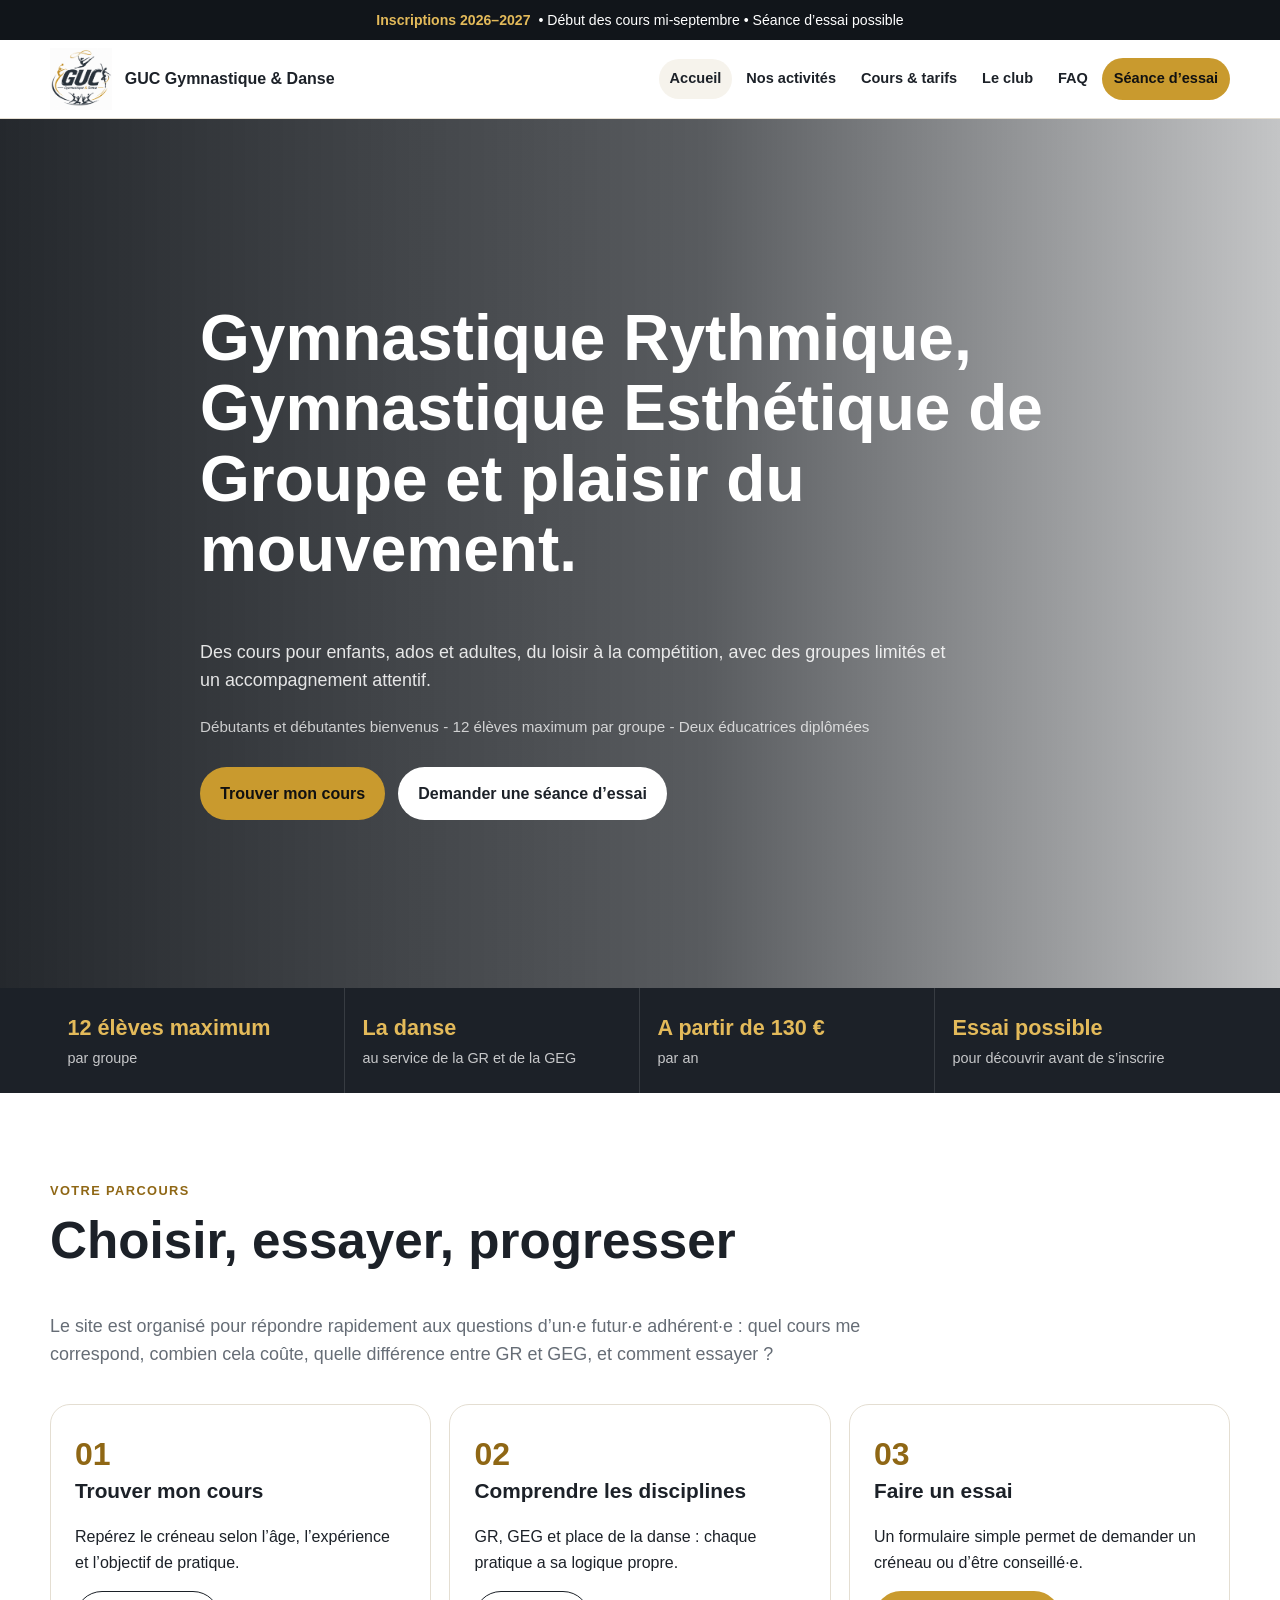
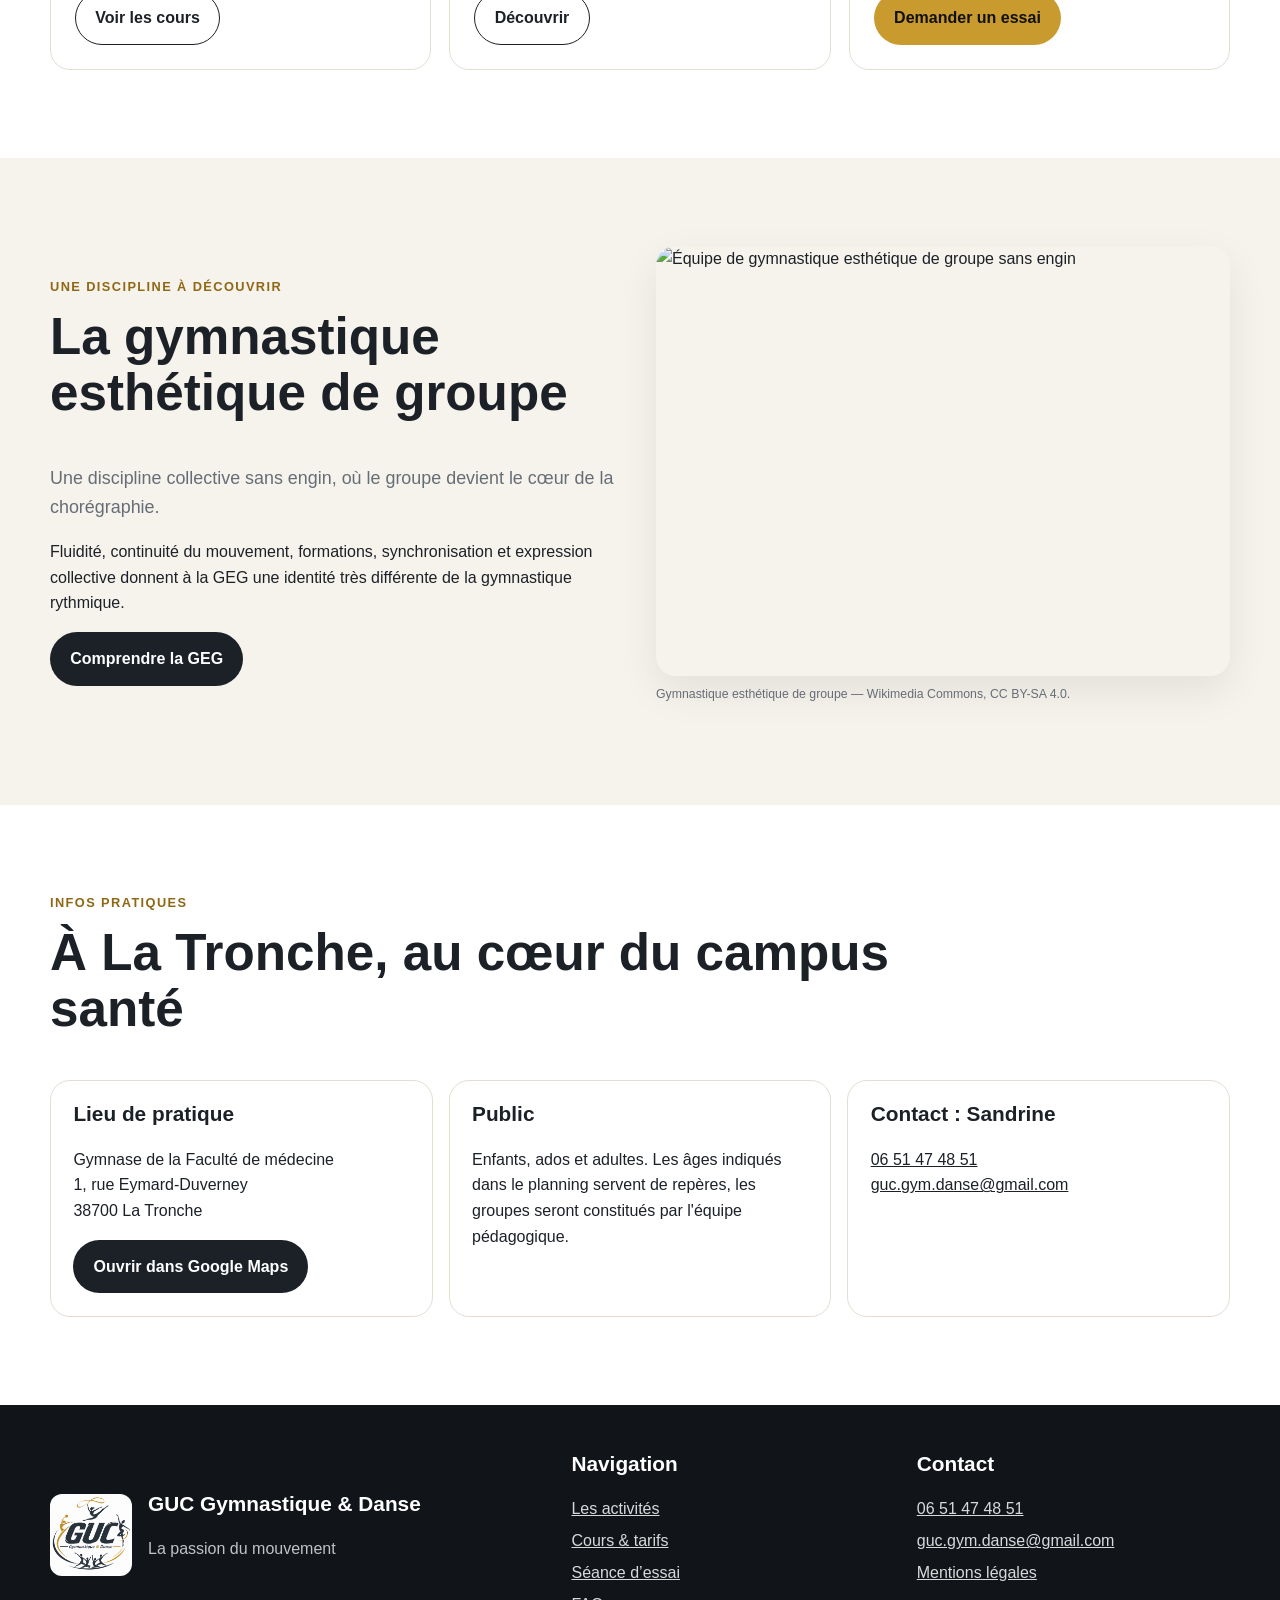
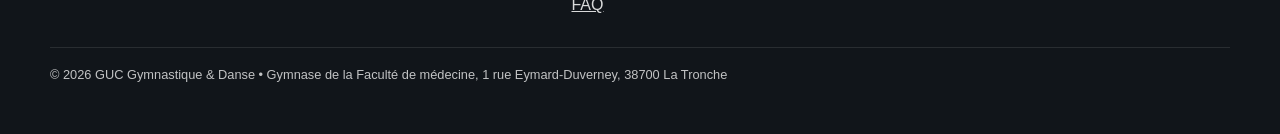
==== index.html @ d4540017 "Add files via upload" ====
<!doctype html>
<html lang="fr">
<head>
<meta charset="utf-8">
<meta name="viewport" content="width=device-width, initial-scale=1">
<meta name="description" content="Gymnastique rythmique, gymnastique esthétique de groupe et pratique loisir à Grenoble–La Tronche.">
<title>GUC Gymnastique & Danse | Grenoble – La Tronche</title>
<link rel="icon" type="image/png" href="assets/images/favicon.png">
<link rel="stylesheet" href="assets/css/style.css">
</head>
<body>

<a class="skip-link" href="#contenu">Aller au contenu</a>
<div class="noticebar"><div class="container"><strong>Inscriptions 2026–2027</strong> • Début des cours mi-septembre • Séance d’essai possible</div></div>
<header class="site-header">
  <div class="container header-inner">
    <a class="brand" href="index.html">
      <img src="assets/images/logo.png" alt="Logo GUC Gymnastique & Danse">
      <strong>GUC Gymnastique &amp; Danse</strong>
    </a>
    <button class="menu-toggle" type="button" aria-expanded="false" aria-label="Ouvrir le menu">Menu</button>
    <nav class="main-nav" aria-label="Navigation principale">
      <a href="index.html" aria-current="page">Accueil</a><a href="activites.html">Nos activités</a><a href="cours-tarifs.html">Cours & tarifs</a><a href="club.html">Le club</a><a href="faq.html">FAQ</a><a class="btn btn-primary" href="inscription.html">Séance d’essai</a>
    </nav>
  </div>
</header>

<main id="contenu">

<section class="hero">
  <div class="container hero-content">
    <h1>Gymnastique Rythmique, Gymnastique Esthétique de Groupe et plaisir du mouvement.</h1>
    <p class="lead">Des cours pour enfants, ados et adultes, du loisir à la compétition, avec des groupes limités et un accompagnement attentif.</p>
    <p class="hero-note">Débutants et débutantes bienvenus - 12 élèves maximum par groupe - Deux éducatrices diplômées</p> 
    <div class="hero-actions">
      <a class="btn btn-primary" href="cours-tarifs.html">Trouver mon cours</a>
      <a class="btn btn-light" href="inscription.html">Demander une séance d’essai</a>
    </div>

  </div>
</section>

<div class="stat-strip">
  <div class="container stat-grid">
    <div class="stat"><b>12 élèves maximum </b><span>par groupe</span></div>
    <div class="stat"><b>La danse</b><span>au service de la GR et de la GEG</span></div>
    <div class="stat"><b>A partir de 130 €</b><span>par an</span></div>
    <div class="stat"><b>Essai possible</b><span>pour découvrir avant de s’inscrire</span></div>
  </div>
</div>

<section>
  <div class="container">
    <div class="section-head">
      <p class="kicker">Votre parcours</p>
      <h2>Choisir, essayer, progresser</h2>
      <p class="lead">Le site est organisé pour répondre rapidement aux questions d’un·e futur·e adhérent·e : quel cours me correspond, combien cela coûte, quelle différence entre GR et GEG, et comment essayer ?</p>
    </div>
    <div class="grid-3">
      <article class="feature"><div class="big">01</div><h3>Trouver mon cours</h3><p>Repérez le créneau selon l’âge, l’expérience et l’objectif de pratique.</p><a class="btn btn-outline" href="cours-tarifs.html">Voir les cours</a></article>
      <article class="feature"><div class="big">02</div><h3>Comprendre les disciplines</h3><p>GR, GEG et place de la danse : chaque pratique a sa logique propre.</p><a class="btn btn-outline" href="activites.html">Découvrir</a></article>
      <article class="feature"><div class="big">03</div><h3>Faire un essai</h3><p>Un formulaire simple permet de demander un créneau ou d’être conseillé·e.</p><a class="btn btn-primary" href="inscription.html">Demander un essai</a></article>
    </div>
  </div>
</section>

<section class="soft">
  <div class="container split">
    <div>
      <p class="kicker">Une discipline à découvrir</p>
      <h2>La gymnastique esthétique de groupe</h2>
      <p class="lead">Une discipline collective sans engin, où le groupe devient le cœur de la chorégraphie.</p>
      <p>Fluidité, continuité du mouvement, formations, synchronisation et expression collective donnent à la GEG une identité très différente de la gymnastique rythmique.</p>
      <a class="btn btn-dark" href="activites.html#geg">Comprendre la GEG</a>
    </div>
    <div>
      <img src="https://drive.google.com/file/d/1qnUtngm2KhjOFo_KGtB46q-mISUYK3yZ/view?usp=drive_link" alt="Équipe de gymnastique esthétique de groupe sans engin">
      <p class="caption">Gymnastique esthétique de groupe — Wikimedia Commons, CC BY-SA 4.0.</p>
    </div>
  </div>
</section>

<section>
  <div class="container">
    <div class="section-head">
      <p class="kicker">Infos pratiques</p>
      <h2>À La Tronche, au cœur du campus santé</h2>
    </div>
    <div class="info-grid">
      <div class="info-card"><h3>Lieu de pratique</h3><p>Gymnase de la Faculté de médecine<br>1, rue Eymard-Duverney<br>38700 La Tronche</p><a class="btn btn-dark" href="https://www.google.com/maps/search/?api=1&query=1+rue+Eymard+Duverney+La+Tronche" target="_blank" rel="noopener">Ouvrir dans Google Maps</a></div>
      <div class="info-card"><h3>Public</h3><p>Enfants, ados et adultes. Les âges indiqués dans le planning servent de repères, les groupes seront constitués par l'équipe pédagogique.</p></div>
      <div class="info-card"><h3>Contact : Sandrine </h3><p><a href="tel:+33651474851">06 51 47 48 51</a><br><a href="mailto:guc.gym.danse@gmail.com">guc.gym.danse@gmail.com</a></p></div>
    </div>
  </div>
</section>

</main>

<footer class="site-footer">
  <div class="container">
    <div class="footer-grid">
      <div class="footer-brand">
        <img src="assets/images/logo.png" alt="Logo GUC Gymnastique & Danse">
        <div><h3>GUC Gymnastique &amp; Danse</h3><p>La passion du mouvement</p></div>
      </div>
      <div>
        <h3>Navigation</h3>
        <div class="footer-links">
          <a href="activites.html">Les activités</a>
          <a href="cours-tarifs.html">Cours & tarifs</a>
          <a href="inscription.html">Séance d’essai</a>
          <a href="faq.html">FAQ</a>
        </div>
      </div>
      <div>
        <h3>Contact</h3>
        <div class="footer-links">
          <a href="tel:+33651474851">06 51 47 48 51</a>
          <a href="mailto:guc.gym.danse@gmail.com">guc.gym.danse@gmail.com</a>
          <a href="mentions-legales.html">Mentions légales</a>
        </div>
      </div>
    </div>
    <div class="footer-bottom">
      © 2026 GUC Gymnastique &amp; Danse • Gymnase de la Faculté de médecine, 1 rue Eymard-Duverney, 38700 La Tronche
    </div>
  </div>
</footer>
<script src="assets/js/main.js"></script>

</body>
</html>
---- assets/css/style.css ----
:root{
  --gold:#c99a2e;
  --gold-light:#e3ba5a;
  --gold-dark:#8f6715;
  --ink:#1c2128;
  --ink-2:#2b3139;
  --muted:#666d76;
  --paper:#ffffff;
  --soft:#f6f3ec;
  --soft-2:#fbfaf7;
  --line:#e4ded2;
  --success:#2d6a4f;
  --max:1180px;
  --radius:20px;
  --shadow:0 15px 42px rgba(0,0,0,.08);
}
*{box-sizing:border-box}
html{scroll-behavior:smooth}
body{
  margin:0;
  font-family:Arial,Helvetica,sans-serif;
  color:var(--ink);
  background:var(--paper);
  line-height:1.6;
}
img{display:block;max-width:100%}
a{color:inherit}
button,input,select,textarea{font:inherit}
.container{width:min(calc(100% - 2rem),var(--max));margin-inline:auto}
.skip-link{position:absolute;left:-9999px;top:0;background:var(--ink);color:#fff;padding:.75rem 1rem;z-index:9999}
.skip-link:focus{left:1rem;top:1rem}
h1,h2,h3{margin-top:0;line-height:1.1;color:var(--ink)}
h1{font-size:clamp(2.1rem,5vw,4rem);max-width:900px}
h2{font-size:clamp(2rem,4vw,3.2rem)}
h3{font-size:1.3rem}
p{margin-top:0}
.lead{font-size:1.12rem;color:var(--muted);max-width:820px}
.kicker{
  color:var(--gold-dark);
  font-size:.8rem;
  font-weight:800;
  letter-spacing:.11em;
  text-transform:uppercase;
  margin-bottom:.7rem;
}
.btn{
  display:inline-flex;align-items:center;justify-content:center;
  padding:.82rem 1.2rem;border-radius:999px;
  text-decoration:none;font-weight:800;border:1px solid transparent;
  transition:.18s ease;cursor:pointer
}
.btn:hover{transform:translateY(-1px)}
.btn-primary{background:var(--gold);color:#111}
.btn-dark{background:var(--ink);color:#fff}
.btn-outline{background:transparent;border-color:var(--ink);color:var(--ink)}
.btn-light{background:#fff;color:var(--ink)}
.noticebar{background:#11151a;color:#fff;font-size:.88rem}
.noticebar .container{min-height:40px;display:flex;align-items:center;justify-content:center;text-align:center;gap:.5rem}
.noticebar strong{color:var(--gold-light)}
.site-header{
  position:sticky;top:0;z-index:1000;background:rgba(255,255,255,.96);
  backdrop-filter:blur(10px);border-bottom:1px solid var(--line)
}
.header-inner{min-height:78px;display:flex;align-items:center;justify-content:space-between;gap:1rem}
.brand{display:flex;align-items:center;gap:.8rem;text-decoration:none}
.brand img{width:62px;height:62px;object-fit:contain}
.brand strong{font-size:1rem}
.main-nav{display:flex;align-items:center;gap:.2rem}
.main-nav a{padding:.55rem .68rem;border-radius:999px;text-decoration:none;font-size:.91rem;font-weight:700}
.main-nav a:hover,.main-nav a[aria-current="page"]{background:var(--soft)}
.menu-toggle{display:none;border:1px solid var(--line);background:var(--soft);border-radius:999px;padding:.6rem .85rem;font-weight:800}
.page-hero{
  padding:6rem 0 4rem;
  background:linear-gradient(180deg,var(--soft),#fff);
}
.page-hero.compact{padding:4.4rem 0 3.2rem}

.hero{
  min-height:660px;display:flex;align-items:center;color:#fff;
  background:
    linear-gradient(90deg,rgba(18,22,27,.92),rgba(18,22,27,.70) 55%,rgba(18,22,27,.25)),
    url("https://www.pexels.com/fr-fr/photo/detail-architectural-de-l-universite-du-parana-36166312/") center 28%/cover no-repeat;
}
.hero-content{padding:6rem 0 5rem;max-width:880px}
.hero h1{color:#fff}
.hero .lead{color:rgba(255,255,255,.87);max-width:760px}
.hero .kicker{color:var(--gold-light)}
.hero-actions{display:flex;flex-wrap:wrap;gap:.8rem;margin-top:1.7rem}
.hero-note{margin-top:1.25rem;color:rgba(255,255,255,.75);font-size:.95rem}
.stat-strip{background:var(--ink);color:#fff}
.stat-grid{display:grid;grid-template-columns:repeat(4,1fr)}
.stat{padding:1.4rem 1.1rem;border-right:1px solid rgba(255,255,255,.12)}
.stat:last-child{border-right:0}
.stat b{display:block;color:var(--gold-light);font-size:1.35rem}
.stat span{color:rgba(255,255,255,.75);font-size:.9rem}
section{padding:5.5rem 0}
.soft{background:var(--soft)}
.section-head{max-width:850px;margin-bottom:2.2rem}
.grid-3{display:grid;grid-template-columns:repeat(3,1fr);gap:1.15rem}
.grid-2{display:grid;grid-template-columns:repeat(2,1fr);gap:1.2rem}
.card{
  background:#fff;border:1px solid var(--line);border-radius:var(--radius);
  overflow:hidden;box-shadow:var(--shadow)
}
.card img{width:100%;height:255px;object-fit:cover}
.card-body{padding:1.4rem}
.card p{color:var(--muted)}
.tag{
  display:inline-block;padding:.29rem .58rem;border-radius:999px;
  background:#f4ead2;color:#7d5c17;font-size:.76rem;font-weight:800;
  text-transform:uppercase;margin-bottom:.65rem
}
.feature{
  padding:1.5rem;border:1px solid var(--line);border-radius:var(--radius);background:#fff
}
.feature .big{font-size:2rem;font-weight:900;color:var(--gold-dark)}
.split{display:grid;grid-template-columns:1fr 1fr;gap:2rem;align-items:center}
.split img{width:100%;height:430px;object-fit:cover;border-radius:var(--radius);box-shadow:var(--shadow)}
.caption{margin-top:.55rem;color:var(--muted);font-size:.77rem}
.compare{display:grid;grid-template-columns:1fr 1fr;gap:1.2rem}
.compare-card{padding:1.55rem;border:1px solid var(--line);border-radius:var(--radius);background:#fff}
.compare-card.dark{background:var(--ink);color:#fff;border-color:var(--ink)}
.compare-card.dark h3{color:#fff}
.compare-card.dark p,.compare-card.dark li{color:rgba(255,255,255,.78)}
.compare-card ul{padding-left:1.15rem}
.compare-card li+li{margin-top:.45rem}
.course-list{display:grid;gap:1rem}
.course-card{
  display:grid;grid-template-columns:170px 1fr 250px;gap:1.2rem;align-items:center;
  padding:1.2rem;border:1px solid var(--line);border-radius:18px;background:#fff
}
.course-day{color:var(--gold-dark);font-weight:900}
.course-day strong{display:block;color:var(--ink);font-size:1.35rem}
.course-card p{margin:0;color:var(--muted)}
.chips{display:flex;flex-wrap:wrap;gap:.4rem;justify-content:flex-end}
.chip{padding:.32rem .58rem;border-radius:999px;background:#f3ead5;color:#7c5b17;font-size:.74rem;font-weight:800}
.callout{
  margin-top:1.15rem;padding:1rem 1.15rem;border-left:4px solid var(--gold);
  border-radius:10px;background:#fff8e7;color:#504736
}
.table-wrap{overflow-x:auto;border:1px solid var(--line);border-radius:18px;box-shadow:var(--shadow)}
table{width:100%;border-collapse:collapse;background:#fff}
th,td{padding:1rem 1.1rem;text-align:left;border-bottom:1px solid var(--line)}
th{background:var(--ink);color:#fff;font-size:.88rem}
tr:last-child td{border-bottom:0}
.price{font-weight:900;color:var(--gold-dark)}
.small{font-size:.82rem;color:var(--muted)}
.team-grid{display:grid;grid-template-columns:repeat(2,1fr);gap:1rem}
.team-card{padding:1.5rem;border:1px solid var(--line);border-radius:var(--radius);background:#fff}
.avatar{
  width:58px;height:58px;border-radius:50%;
  display:grid;place-items:center;background:var(--gold);color:#111;
  font-weight:900;margin-bottom:1rem
}
.draft-note{display:inline-block;margin-top:.6rem;padding:.3rem .55rem;border-radius:999px;background:#fff3cf;color:#72520f;font-size:.77rem;font-weight:800}
.faq{display:grid;grid-template-columns:1fr 1fr;gap:1rem}
details{padding:1rem 1.1rem;border:1px solid var(--line);border-radius:15px;background:#fff}
summary{cursor:pointer;font-weight:800}
details p{margin:.75rem 0 0;color:var(--muted)}
.form-layout{display:grid;grid-template-columns:.8fr 1.2fr;gap:1.3rem;align-items:start}
.contact-panel{padding:1.5rem;border-radius:var(--radius);background:var(--ink);color:#fff;position:sticky;top:100px}
.contact-panel h2,.contact-panel h3{color:#fff}
.contact-panel a{color:var(--gold-light)}
.form-shell{background:#fff;border:1px solid var(--line);border-radius:var(--radius);overflow:hidden;box-shadow:var(--shadow)}
.form-shell iframe{display:block;width:100%;height:1500px;border:0;background:#fff}
.form-fallback{padding:1rem;border-top:1px solid var(--line);background:var(--soft-2);font-size:.9rem}
.info-grid{display:grid;grid-template-columns:repeat(3,1fr);gap:1rem}
.info-card{padding:1.4rem;border:1px solid var(--line);border-radius:var(--radius);background:#fff}
.site-footer{padding:3rem 0;background:#11151a;color:rgba(255,255,255,.74)}
.footer-grid{display:grid;grid-template-columns:1.25fr .8fr .8fr;gap:2rem}
.footer-brand{display:flex;align-items:center;gap:1rem}
.footer-brand img{width:82px;background:#fff;border-radius:12px}
.site-footer h3{color:#fff}
.footer-links{display:grid;gap:.4rem}
.footer-links a{color:rgba(255,255,255,.84)}
.footer-bottom{margin-top:1.8rem;padding-top:1.1rem;border-top:1px solid rgba(255,255,255,.1);font-size:.8rem}
.error-page{min-height:70vh;display:grid;place-items:center;text-align:center}
@media(max-width:980px){
  .menu-toggle{display:block}
  .main-nav{
    position:absolute;top:78px;left:1rem;right:1rem;display:none;
    flex-direction:column;align-items:stretch;padding:.7rem;
    background:#fff;border:1px solid var(--line);border-radius:16px;box-shadow:var(--shadow)
  }
  .main-nav.open{display:flex}
  .stat-grid,.grid-3,.info-grid{grid-template-columns:repeat(2,1fr)}
  .split,.form-layout{grid-template-columns:1fr}
  .compare,.team-grid,.faq{grid-template-columns:1fr}
  .course-card{grid-template-columns:140px 1fr}
  .chips{grid-column:1/-1;justify-content:flex-start}
  .contact-panel{position:static}
  .footer-grid{grid-template-columns:1fr 1fr}
}
@media(max-width:640px){
  .brand strong{display:none}
  .hero{min-height:600px;background-position:58% 25%}
  .hero-actions{display:grid}
  .hero-actions .btn{width:100%}
  .stat-grid,.grid-3,.info-grid,.footer-grid{grid-template-columns:1fr}
  .stat{border-right:0;border-bottom:1px solid rgba(255,255,255,.12)}
  section{padding:4.2rem 0}
  .split img{height:300px}
  .course-card{grid-template-columns:1fr}
  .chips{grid-column:auto}
  .form-shell iframe{height:1700px}
}
@media(prefers-reduced-motion:reduce){
  html{scroll-behavior:auto}
  *{transition:none!important}
}
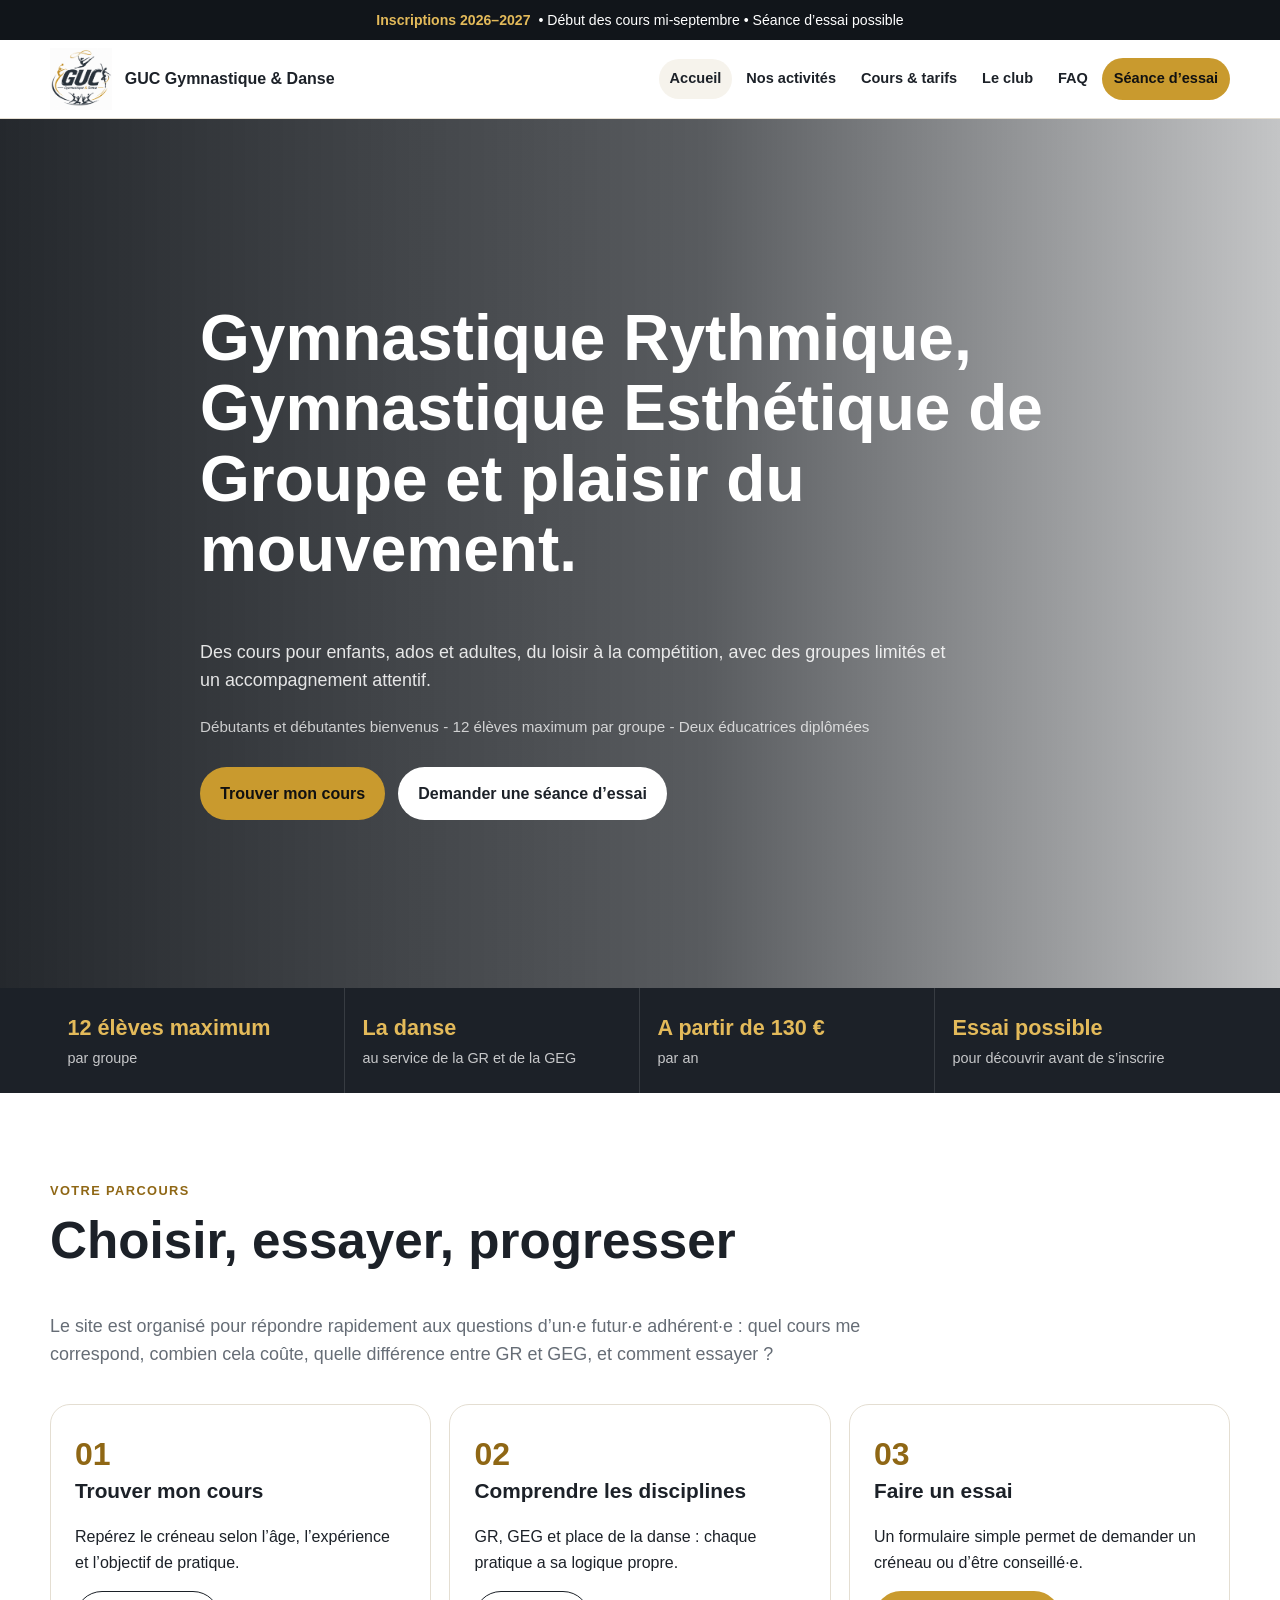
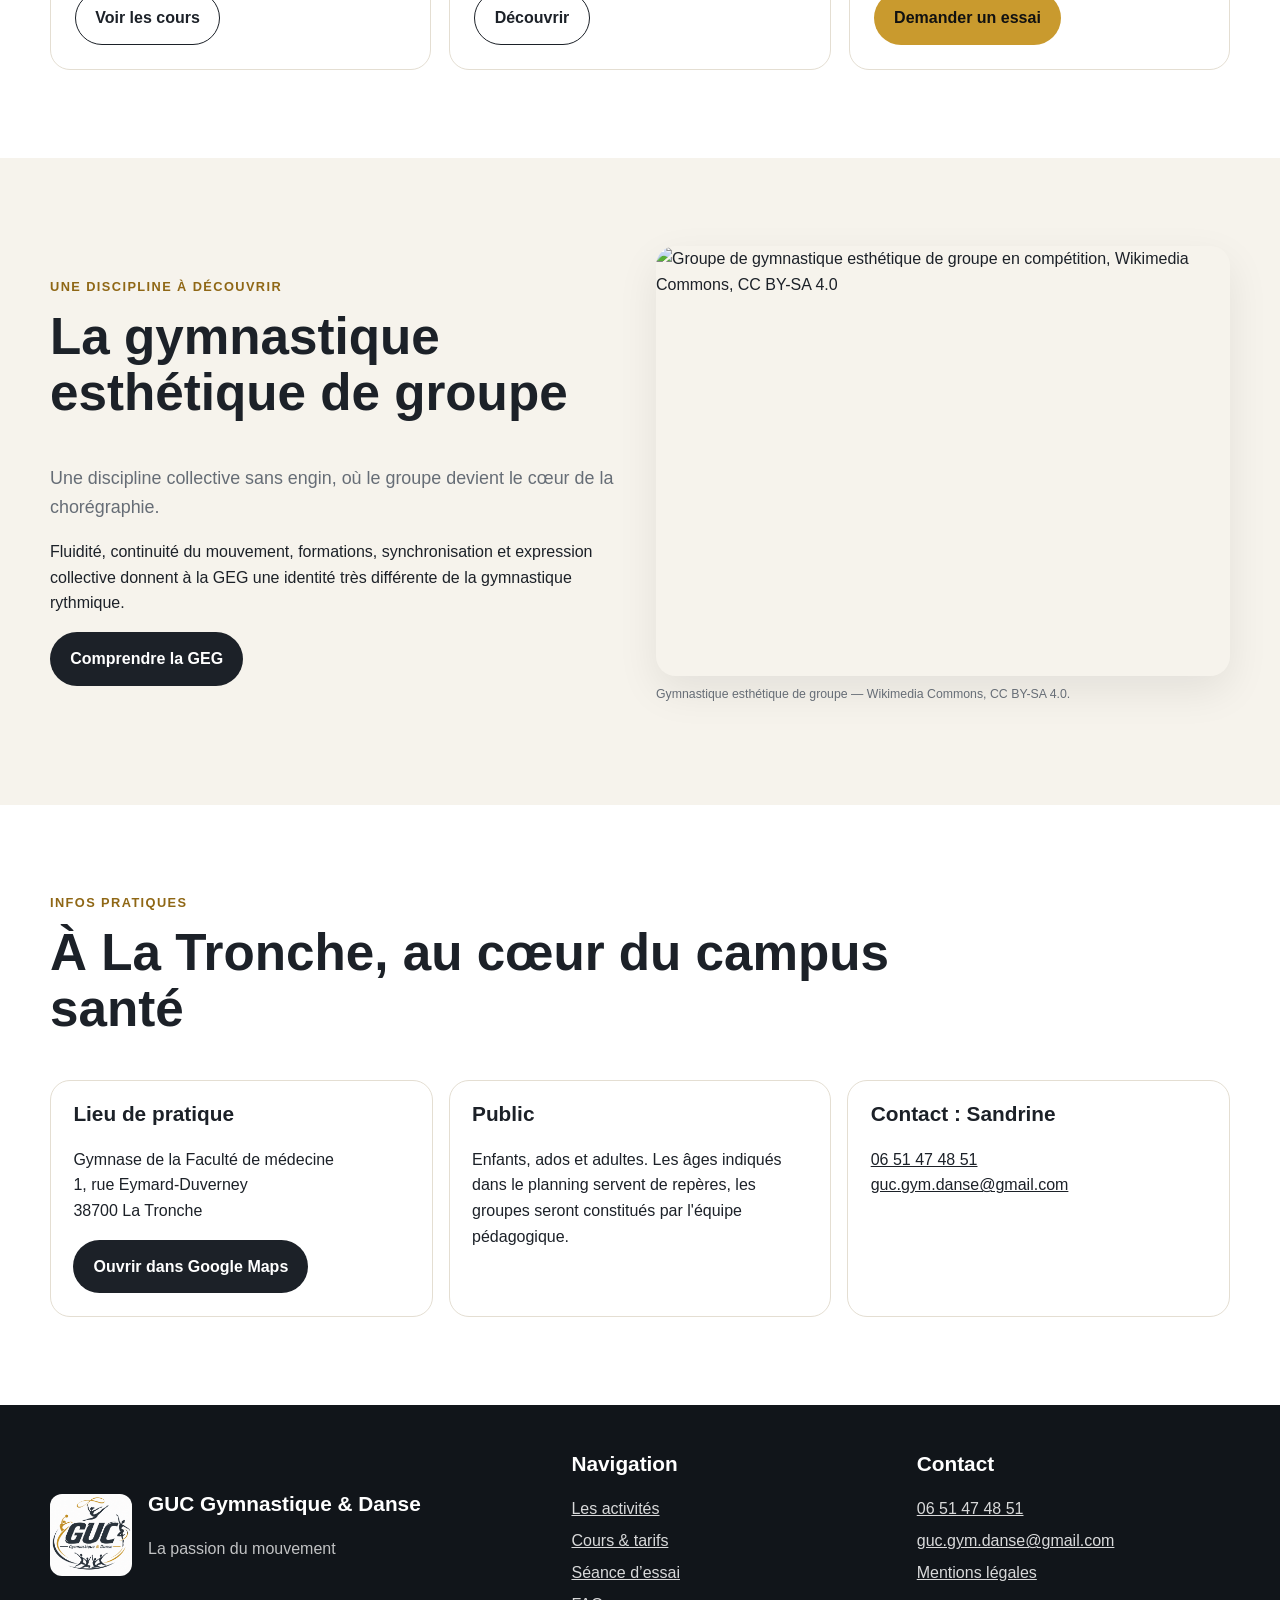
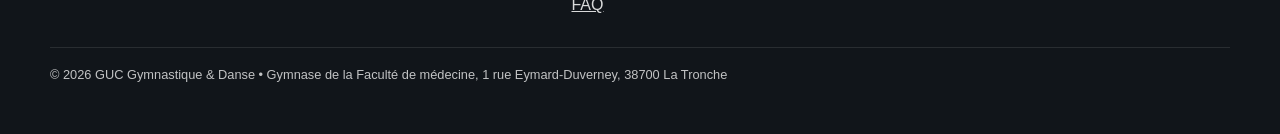
==== commit 219663ad: "Add files via upload" ====
--- a/index.html
+++ b/index.html
@@ -74,7 +74,7 @@
       <a class="btn btn-dark" href="activites.html#geg">Comprendre la GEG</a>
     </div>
     <div>
-      <img src="https://drive.google.com/file/d/1qnUtngm2KhjOFo_KGtB46q-mISUYK3yZ/view?usp=drive_link" alt="Équipe de gymnastique esthétique de groupe sans engin">
+      <img src="assets/images/geg.png" alt="Groupe de gymnastique esthétique de groupe en compétition, Wikimedia Commons, CC BY-SA 4.0">
       <p class="caption">Gymnastique esthétique de groupe — Wikimedia Commons, CC BY-SA 4.0.</p>
     </div>
   </div>
--- a/assets/css/style.css
+++ b/assets/css/style.css
@@ -80,7 +80,7 @@
   min-height:660px;display:flex;align-items:center;color:#fff;
   background:
     linear-gradient(90deg,rgba(18,22,27,.92),rgba(18,22,27,.70) 55%,rgba(18,22,27,.25)),
-    url("https://www.pexels.com/fr-fr/photo/detail-architectural-de-l-universite-du-parana-36166312/") center 28%/cover no-repeat;
+    url("https://github.com/gucgymdanse-dev/GUC-Gym-Danse/blob/main/assets/images/accueil.png?raw=true?auto=compress&cs=tinysrgb&w=1800") center 28%/cover no-repeat;
 }
 .hero-content{padding:6rem 0 5rem;max-width:880px}
 .hero h1{color:#fff}
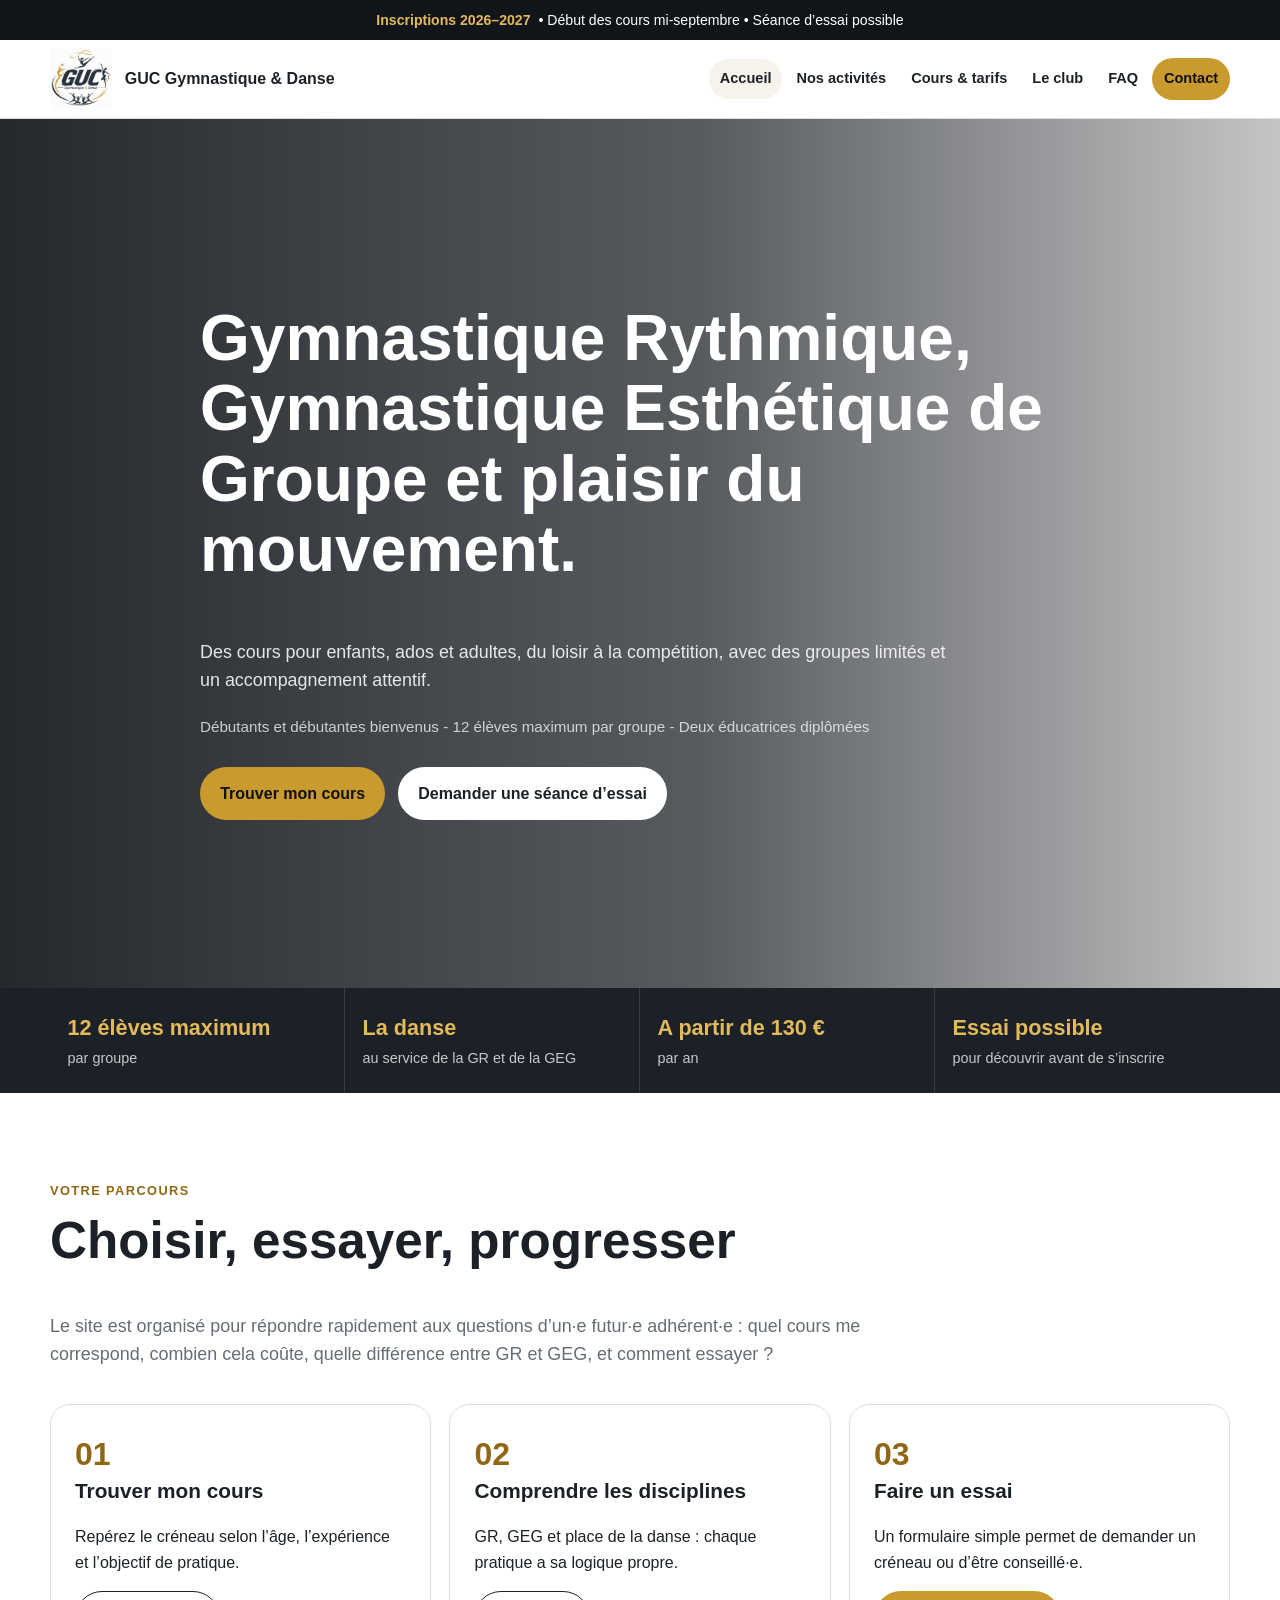
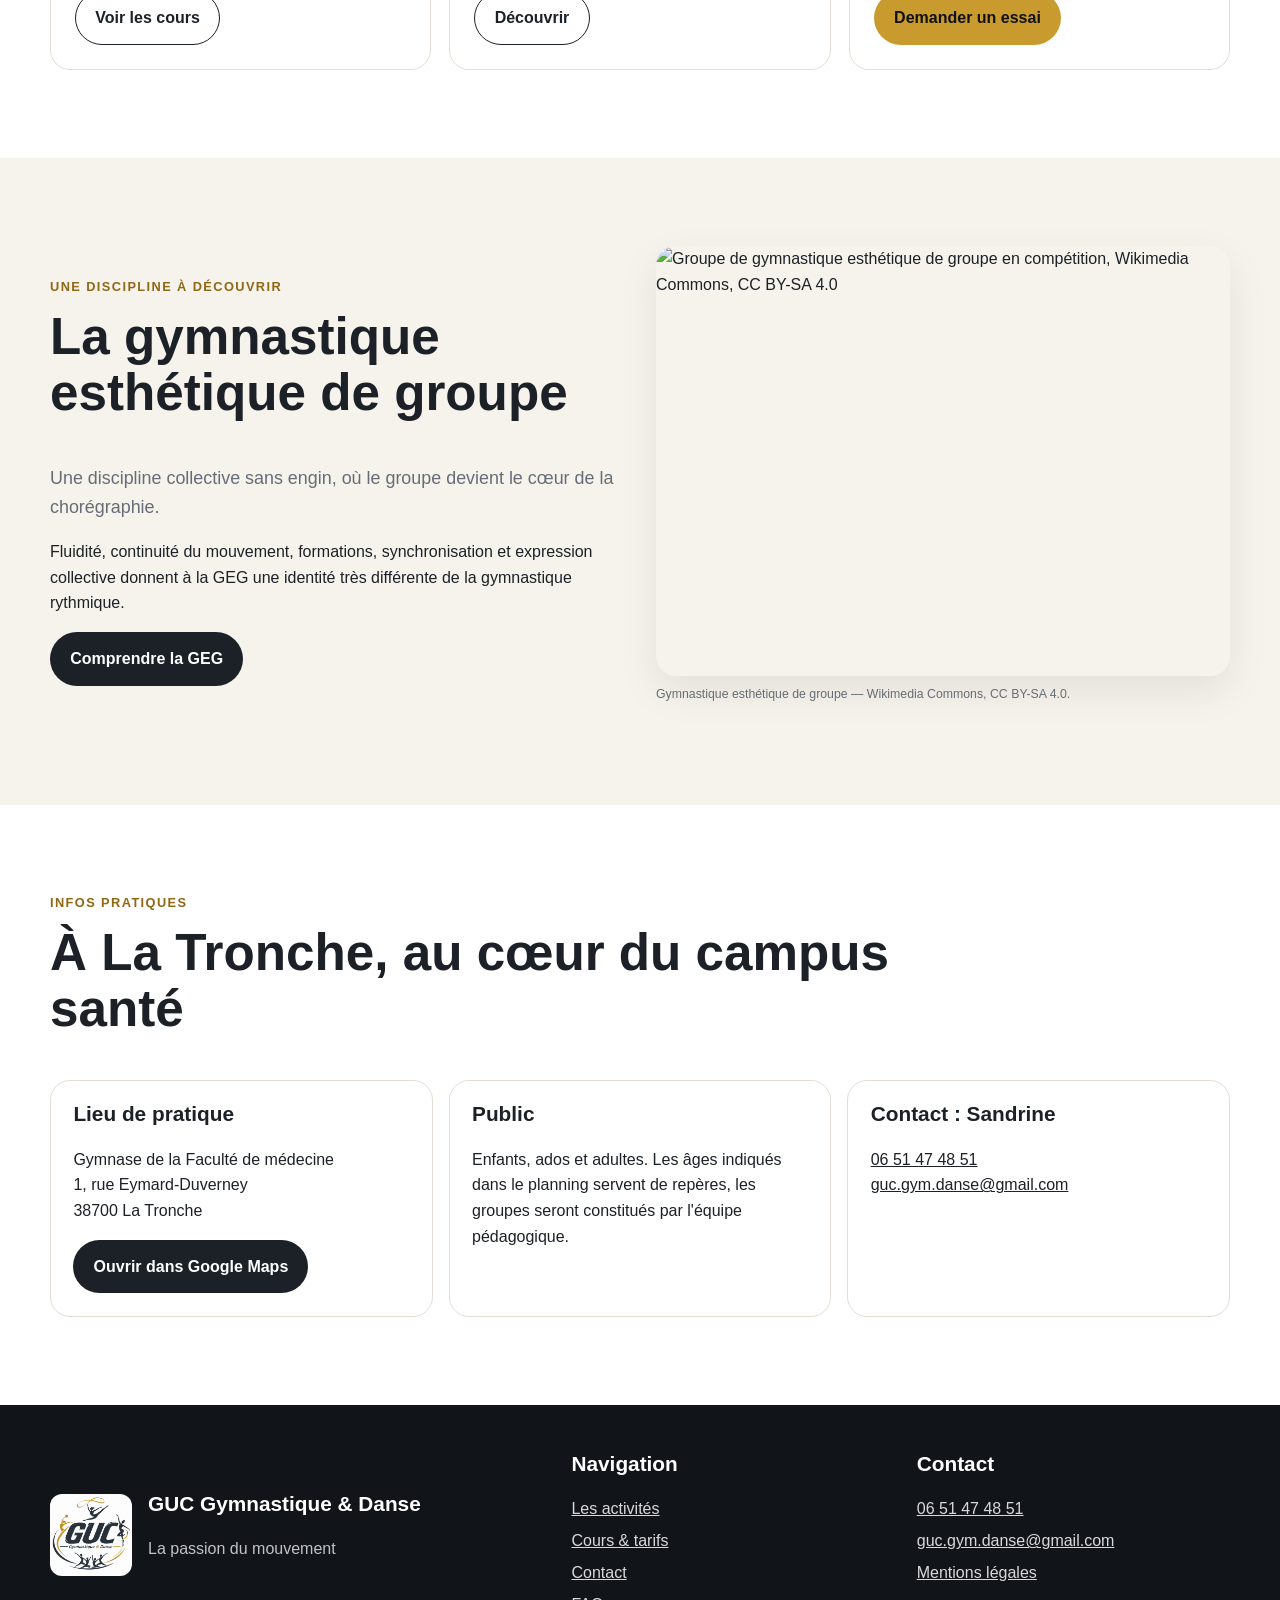
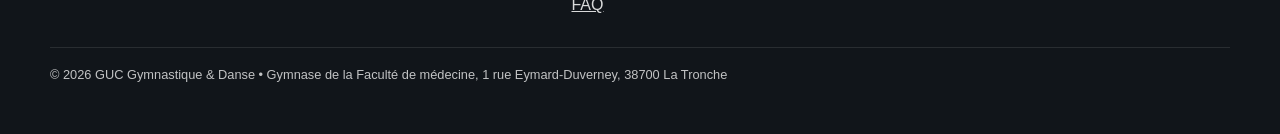
==== commit c0481cf7: "Add files via upload" ====
--- a/index.html
+++ b/index.html
@@ -20,7 +20,7 @@
     </a>
     <button class="menu-toggle" type="button" aria-expanded="false" aria-label="Ouvrir le menu">Menu</button>
     <nav class="main-nav" aria-label="Navigation principale">
-      <a href="index.html" aria-current="page">Accueil</a><a href="activites.html">Nos activités</a><a href="cours-tarifs.html">Cours & tarifs</a><a href="club.html">Le club</a><a href="faq.html">FAQ</a><a class="btn btn-primary" href="inscription.html">Séance d’essai</a>
+      <a href="index.html" aria-current="page">Accueil</a><a href="activites.html">Nos activités</a><a href="cours-tarifs.html">Cours & tarifs</a><a href="club.html">Le club</a><a href="faq.html">FAQ</a><a class="btn btn-primary" href="inscription.html">Contact</a>
     </nav>
   </div>
 </header>
@@ -108,7 +108,7 @@
         <div class="footer-links">
           <a href="activites.html">Les activités</a>
           <a href="cours-tarifs.html">Cours & tarifs</a>
-          <a href="inscription.html">Séance d’essai</a>
+          <a href="inscription.html">Contact</a>
           <a href="faq.html">FAQ</a>
         </div>
       </div>
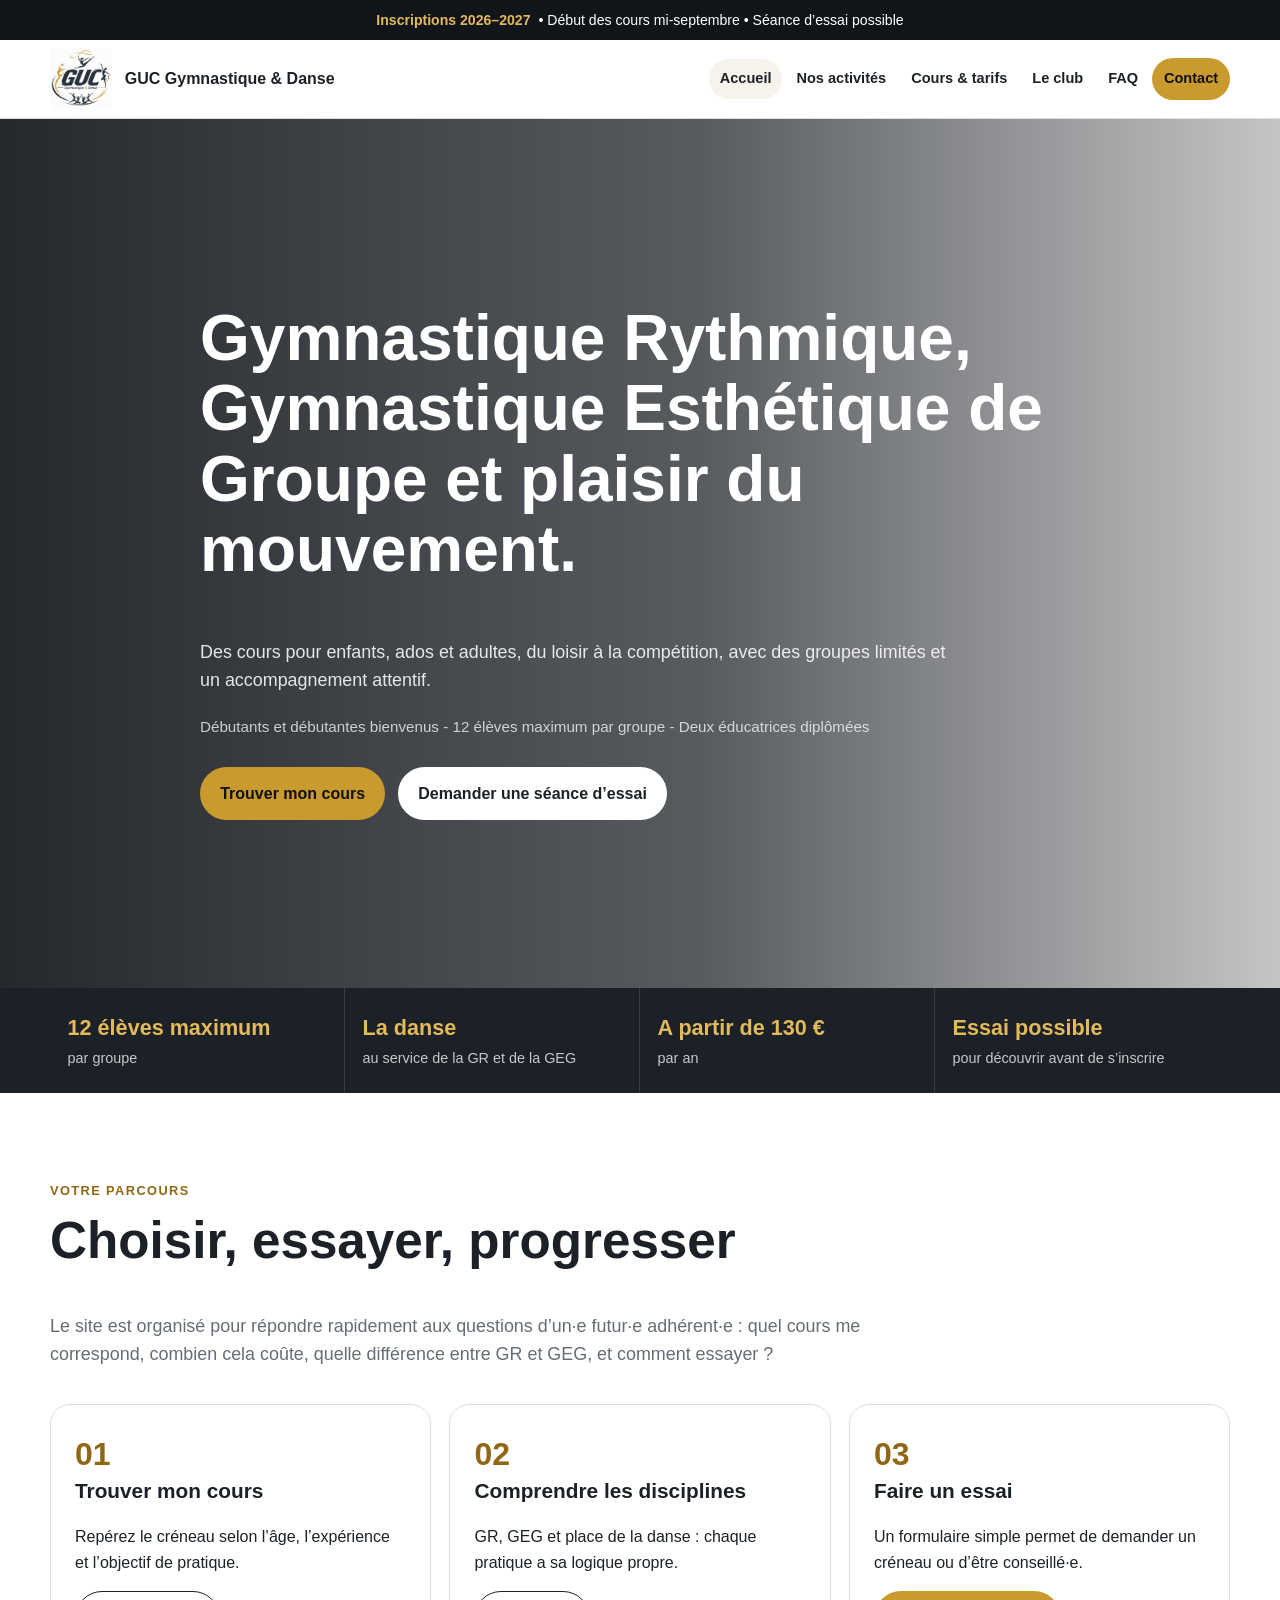
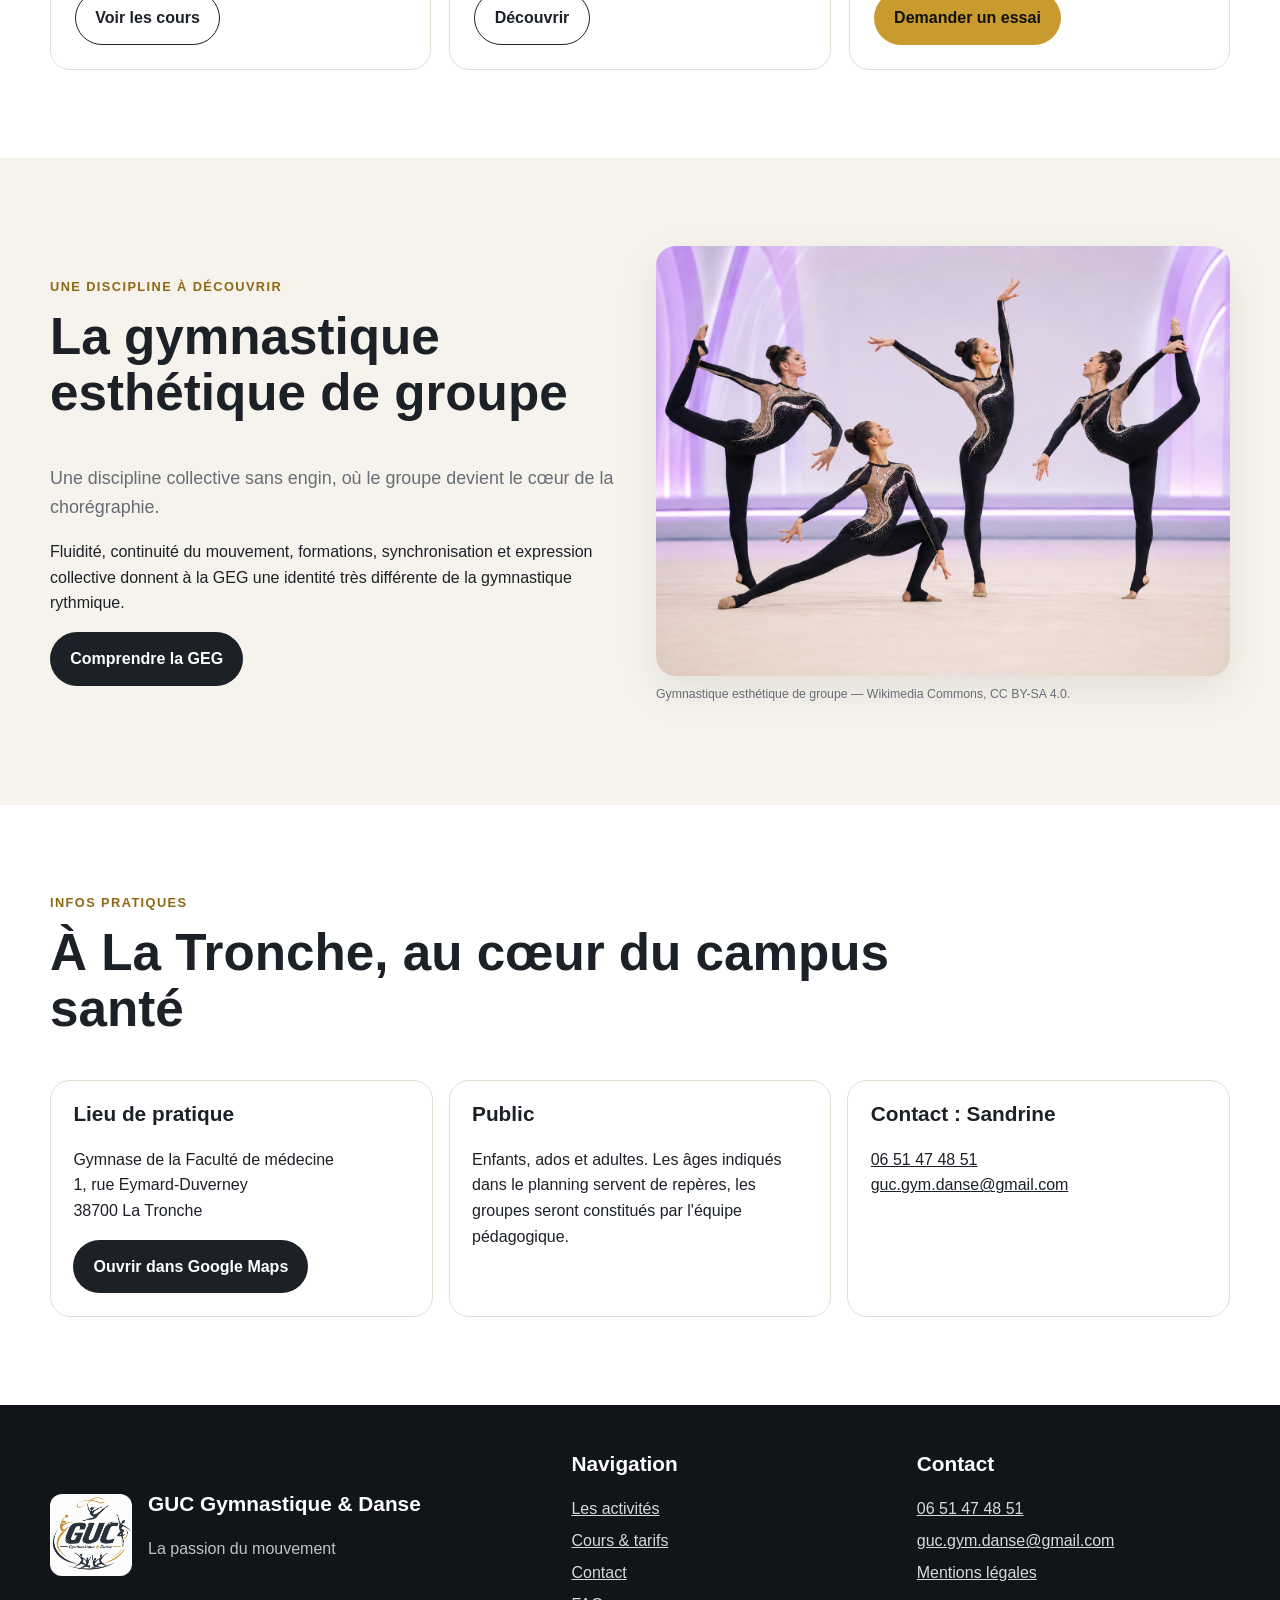
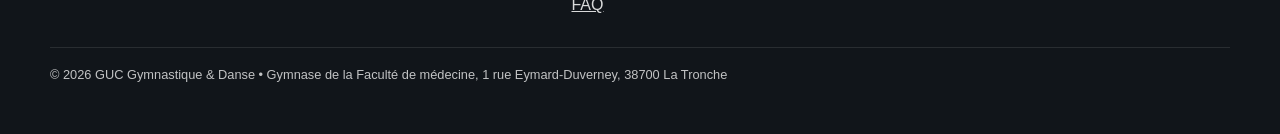
==== commit d4ec84b0: "Add files via upload" ====
--- a/index.html
+++ b/index.html
@@ -74,7 +74,7 @@
       <a class="btn btn-dark" href="activites.html#geg">Comprendre la GEG</a>
     </div>
     <div>
-      <img src="assets/images/geg.png" alt="Groupe de gymnastique esthétique de groupe en compétition, Wikimedia Commons, CC BY-SA 4.0">
+      <img src="assets/images/GEG.png" alt="Groupe de gymnastique esthétique de groupe en compétition, Wikimedia Commons, CC BY-SA 4.0">
       <p class="caption">Gymnastique esthétique de groupe — Wikimedia Commons, CC BY-SA 4.0.</p>
     </div>
   </div>
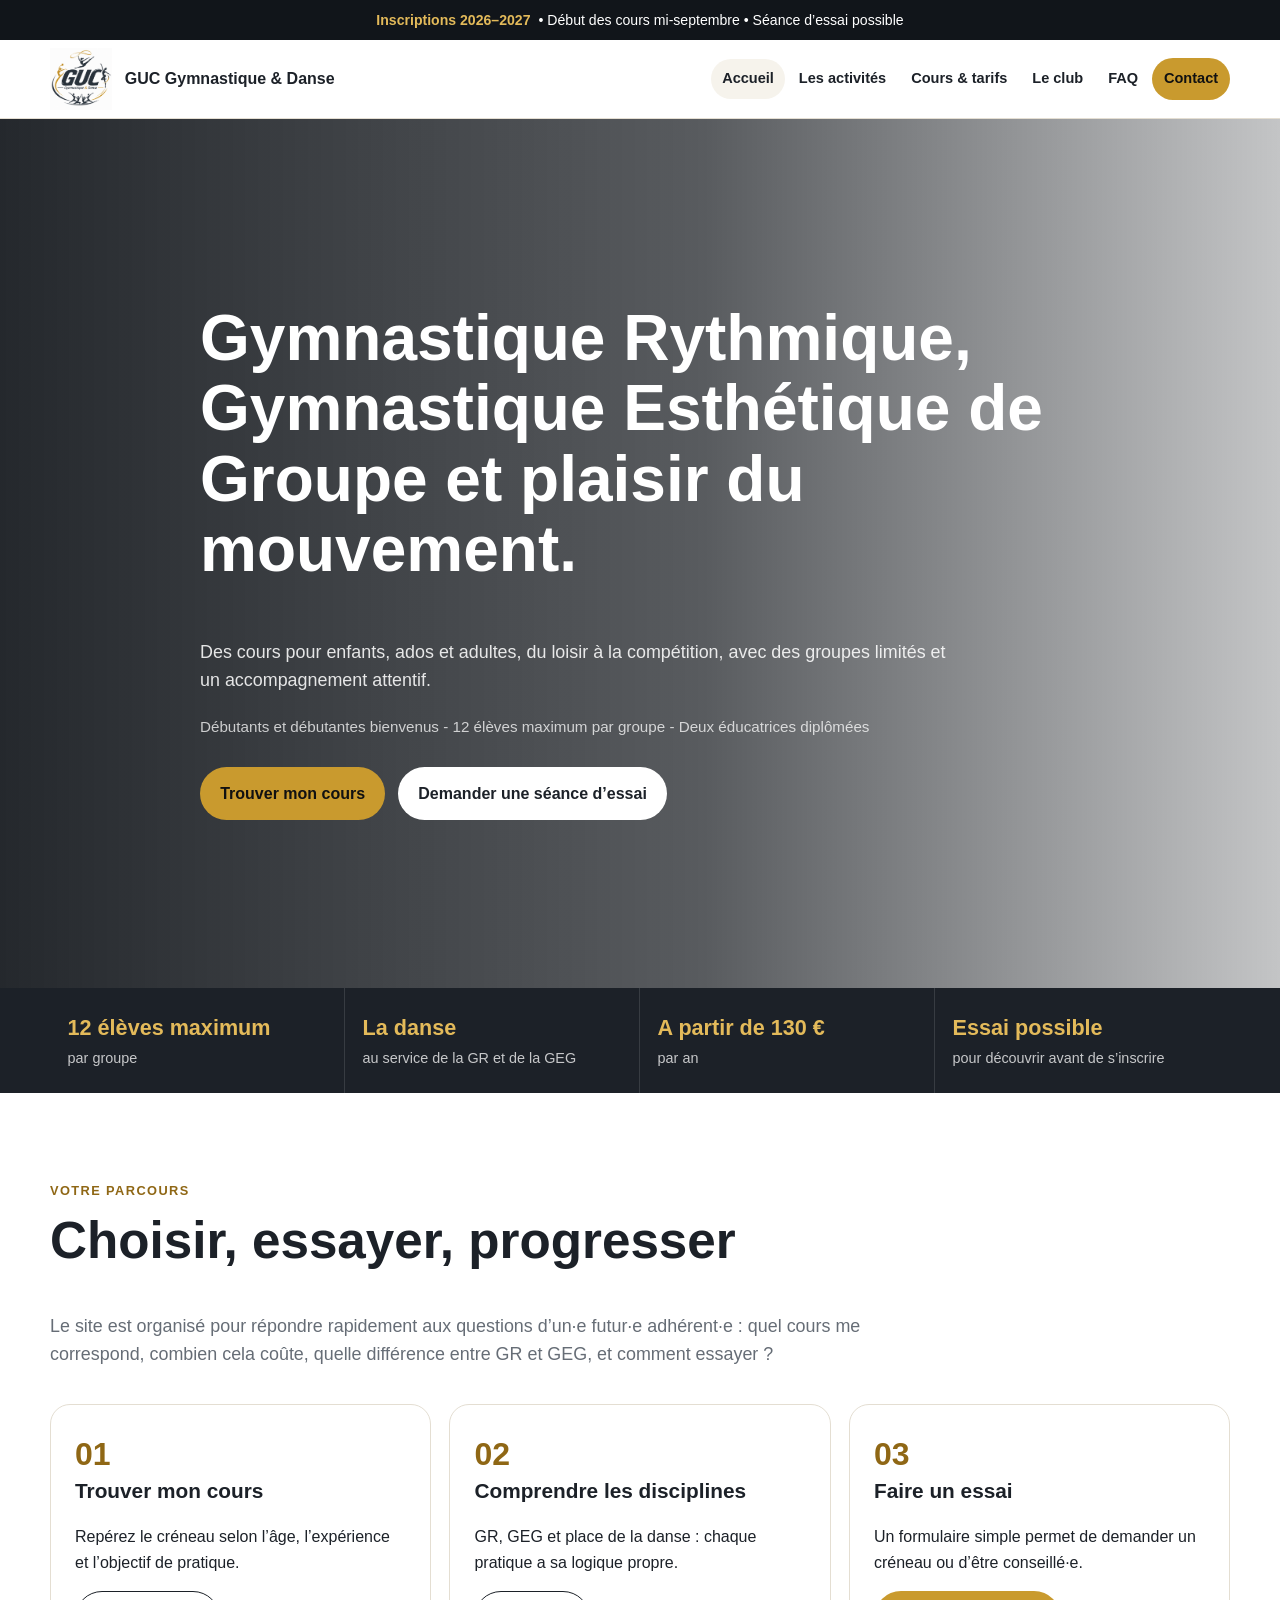
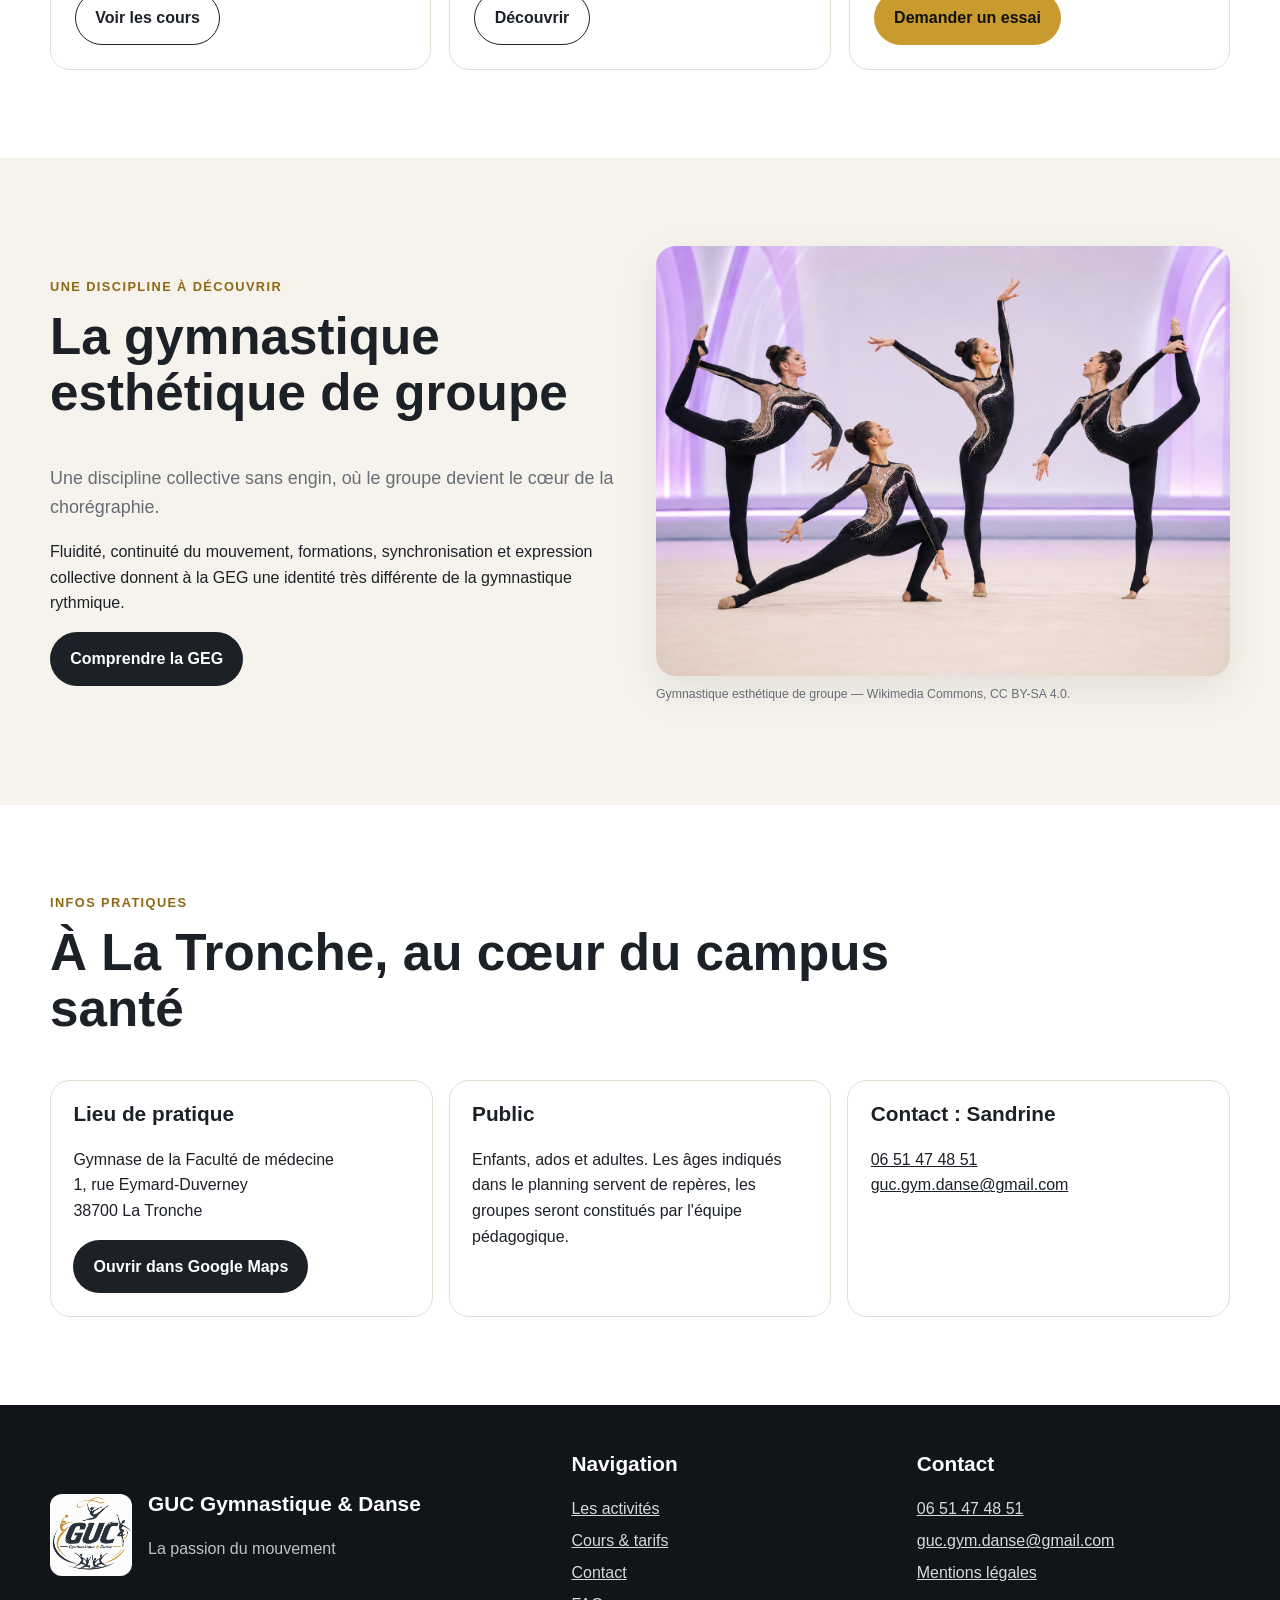
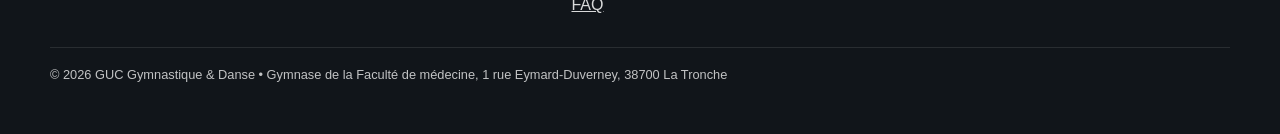
==== commit a2ad05cd: "Update index.html" ====
--- a/index.html
+++ b/index.html
@@ -20,7 +20,7 @@
     </a>
     <button class="menu-toggle" type="button" aria-expanded="false" aria-label="Ouvrir le menu">Menu</button>
     <nav class="main-nav" aria-label="Navigation principale">
-      <a href="index.html" aria-current="page">Accueil</a><a href="activites.html">Nos activités</a><a href="cours-tarifs.html">Cours & tarifs</a><a href="club.html">Le club</a><a href="faq.html">FAQ</a><a class="btn btn-primary" href="inscription.html">Contact</a>
+      <a href="index.html" aria-current="page">Accueil</a><a href="activites.html">Les activités</a><a href="cours-tarifs.html">Cours & tarifs</a><a href="club.html">Le club</a><a href="faq.html">FAQ</a><a class="btn btn-primary" href="inscription.html">Contact</a>
     </nav>
   </div>
 </header>
@@ -129,4 +129,4 @@
 <script src="assets/js/main.js"></script>
 
 </body>
-</html>+</html>
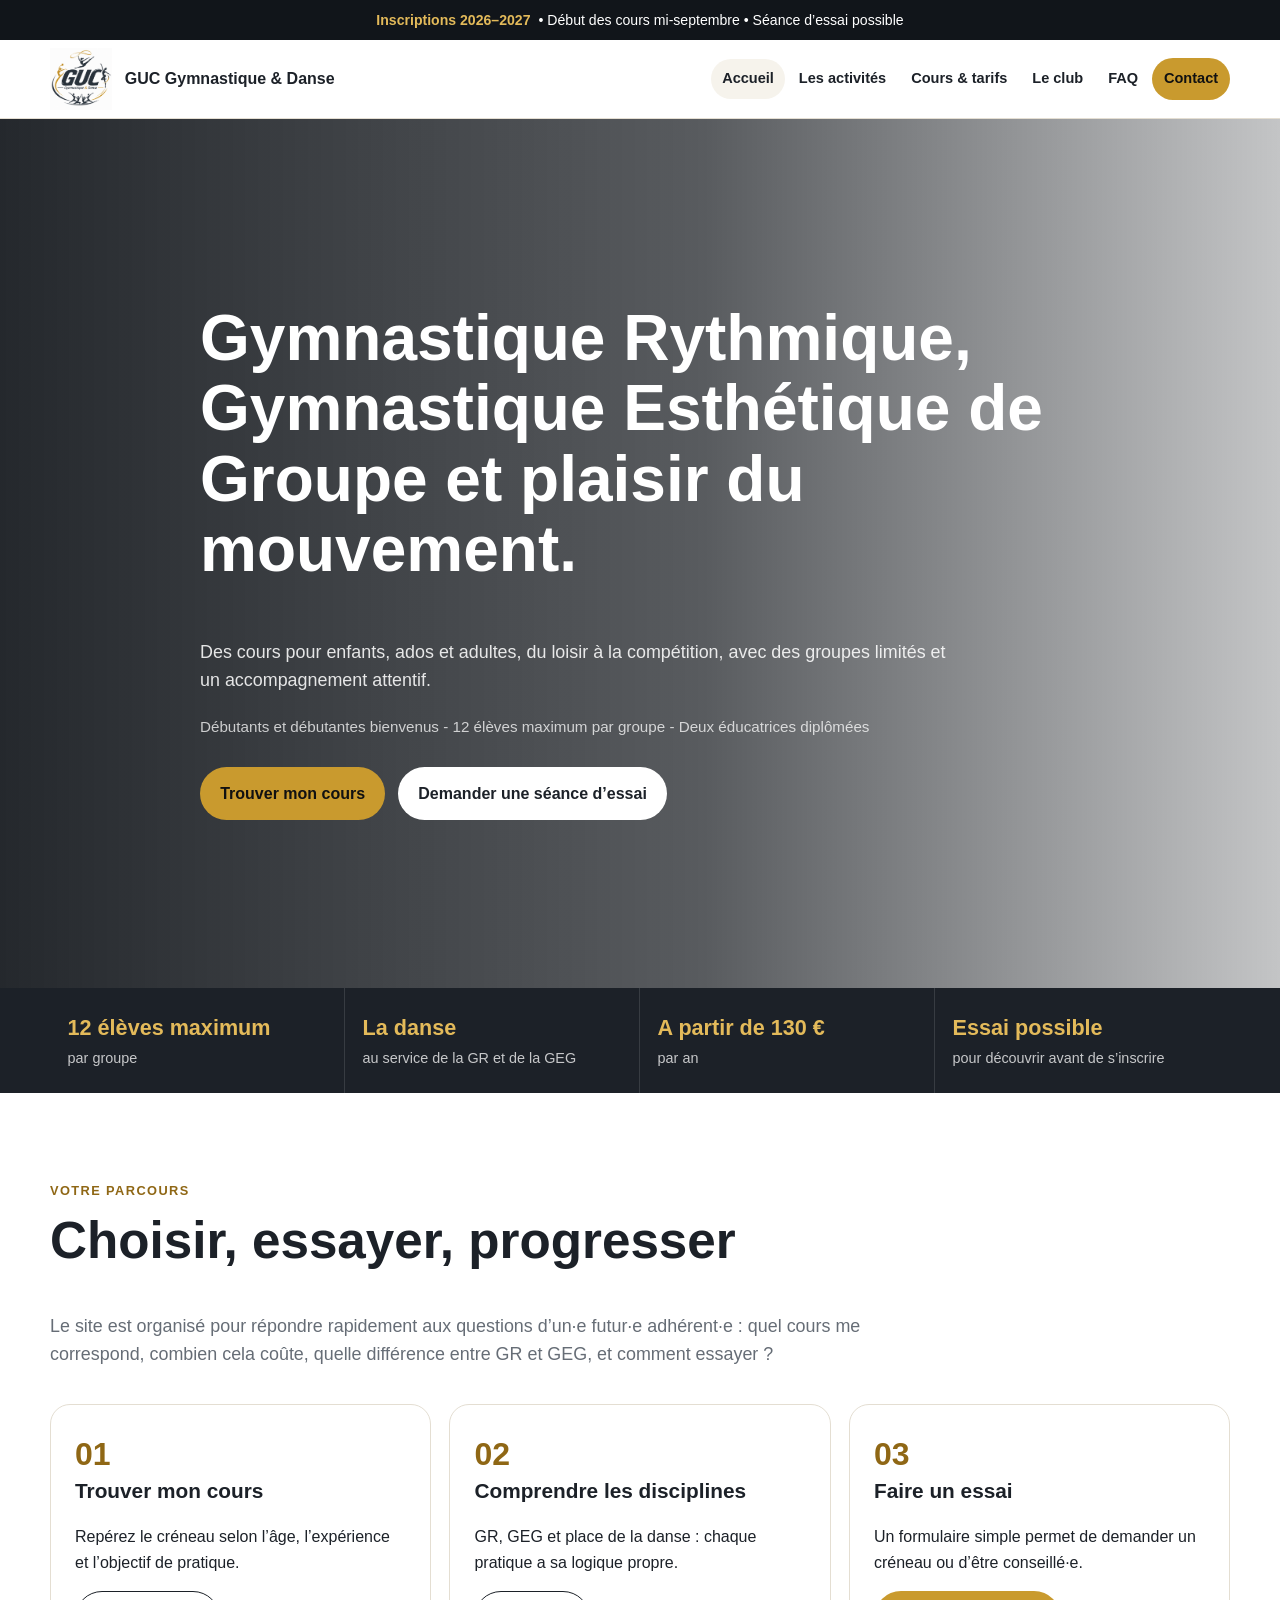
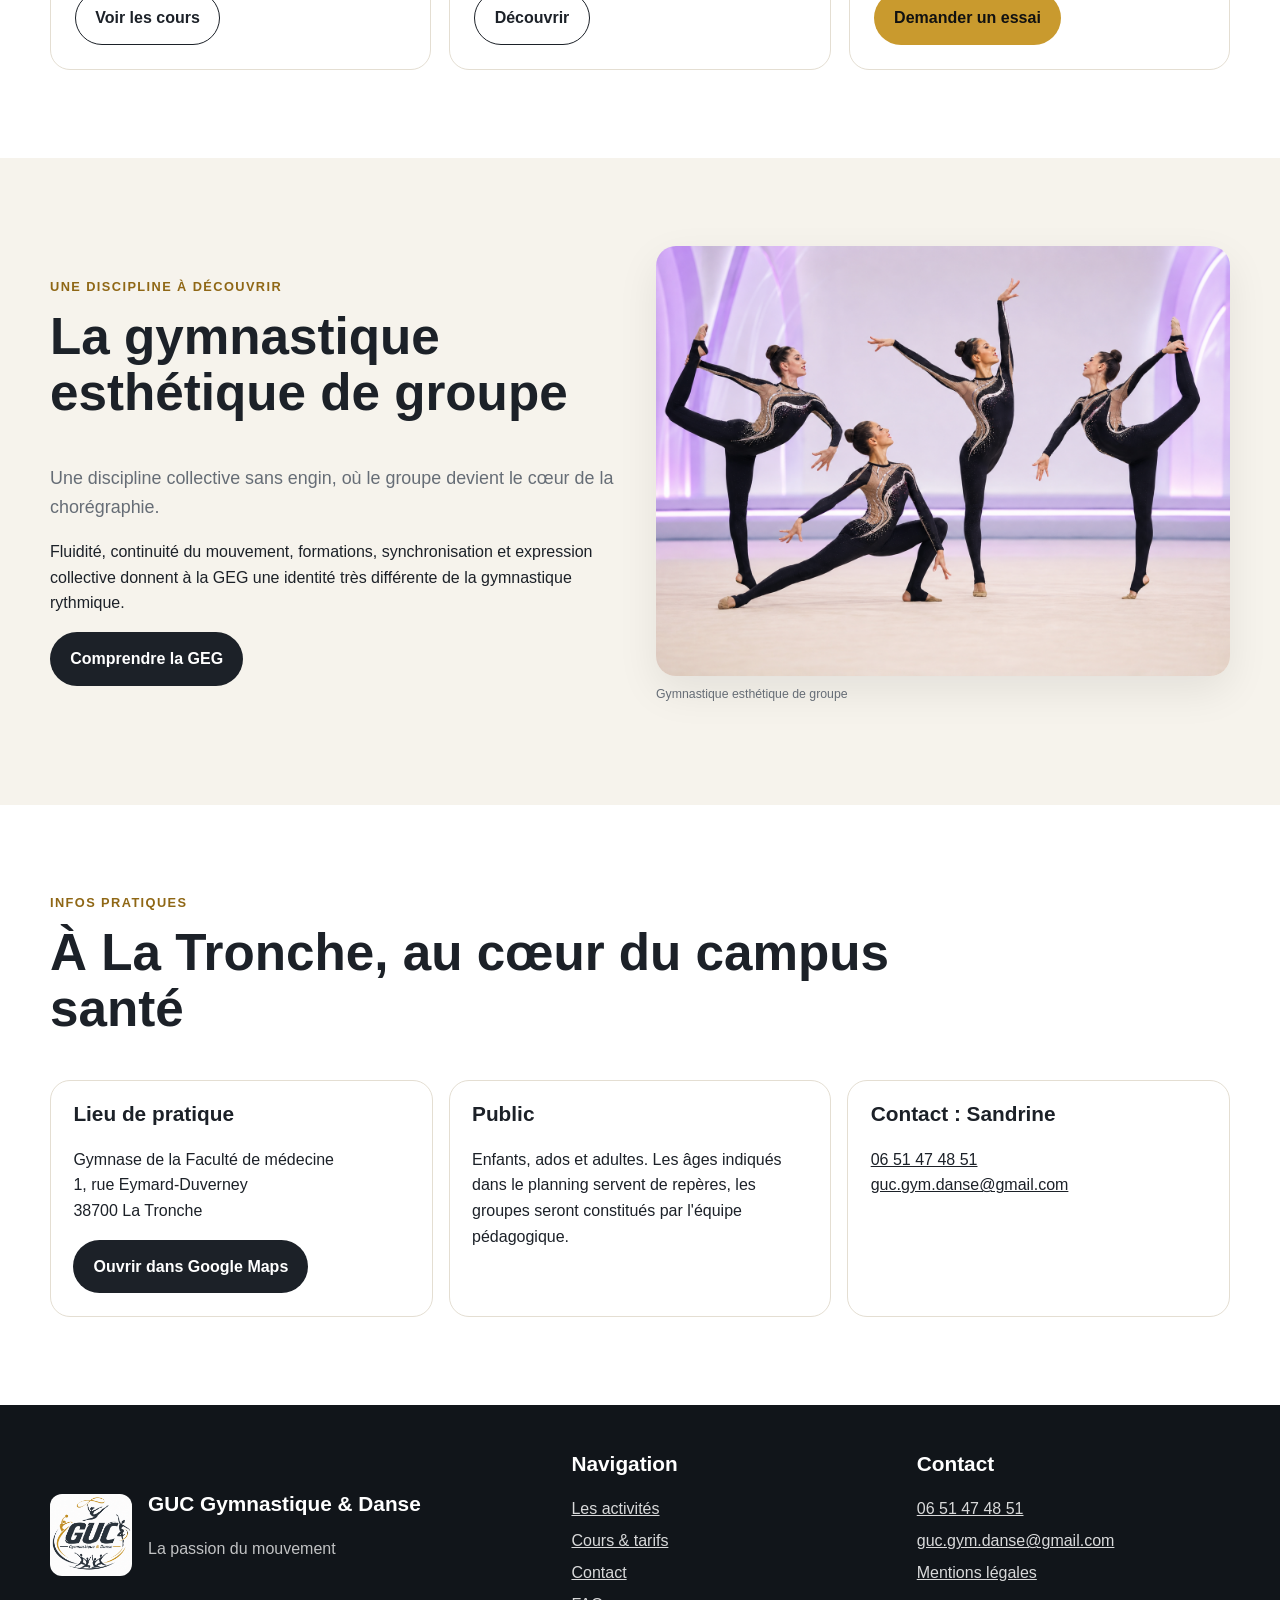
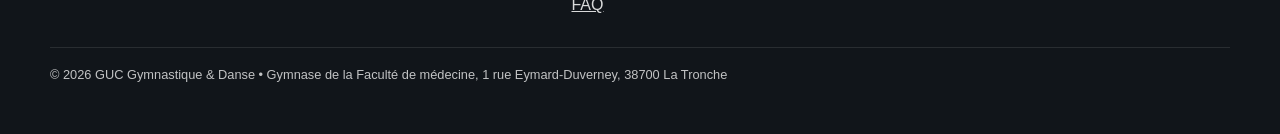
==== commit b2123406: "Update index.html" ====
--- a/index.html
+++ b/index.html
@@ -75,7 +75,7 @@
     </div>
     <div>
       <img src="assets/images/GEG.png" alt="Groupe de gymnastique esthétique de groupe en compétition, Wikimedia Commons, CC BY-SA 4.0">
-      <p class="caption">Gymnastique esthétique de groupe — Wikimedia Commons, CC BY-SA 4.0.</p>
+      <p class="caption">Gymnastique esthétique de groupe</p>
     </div>
   </div>
 </section>
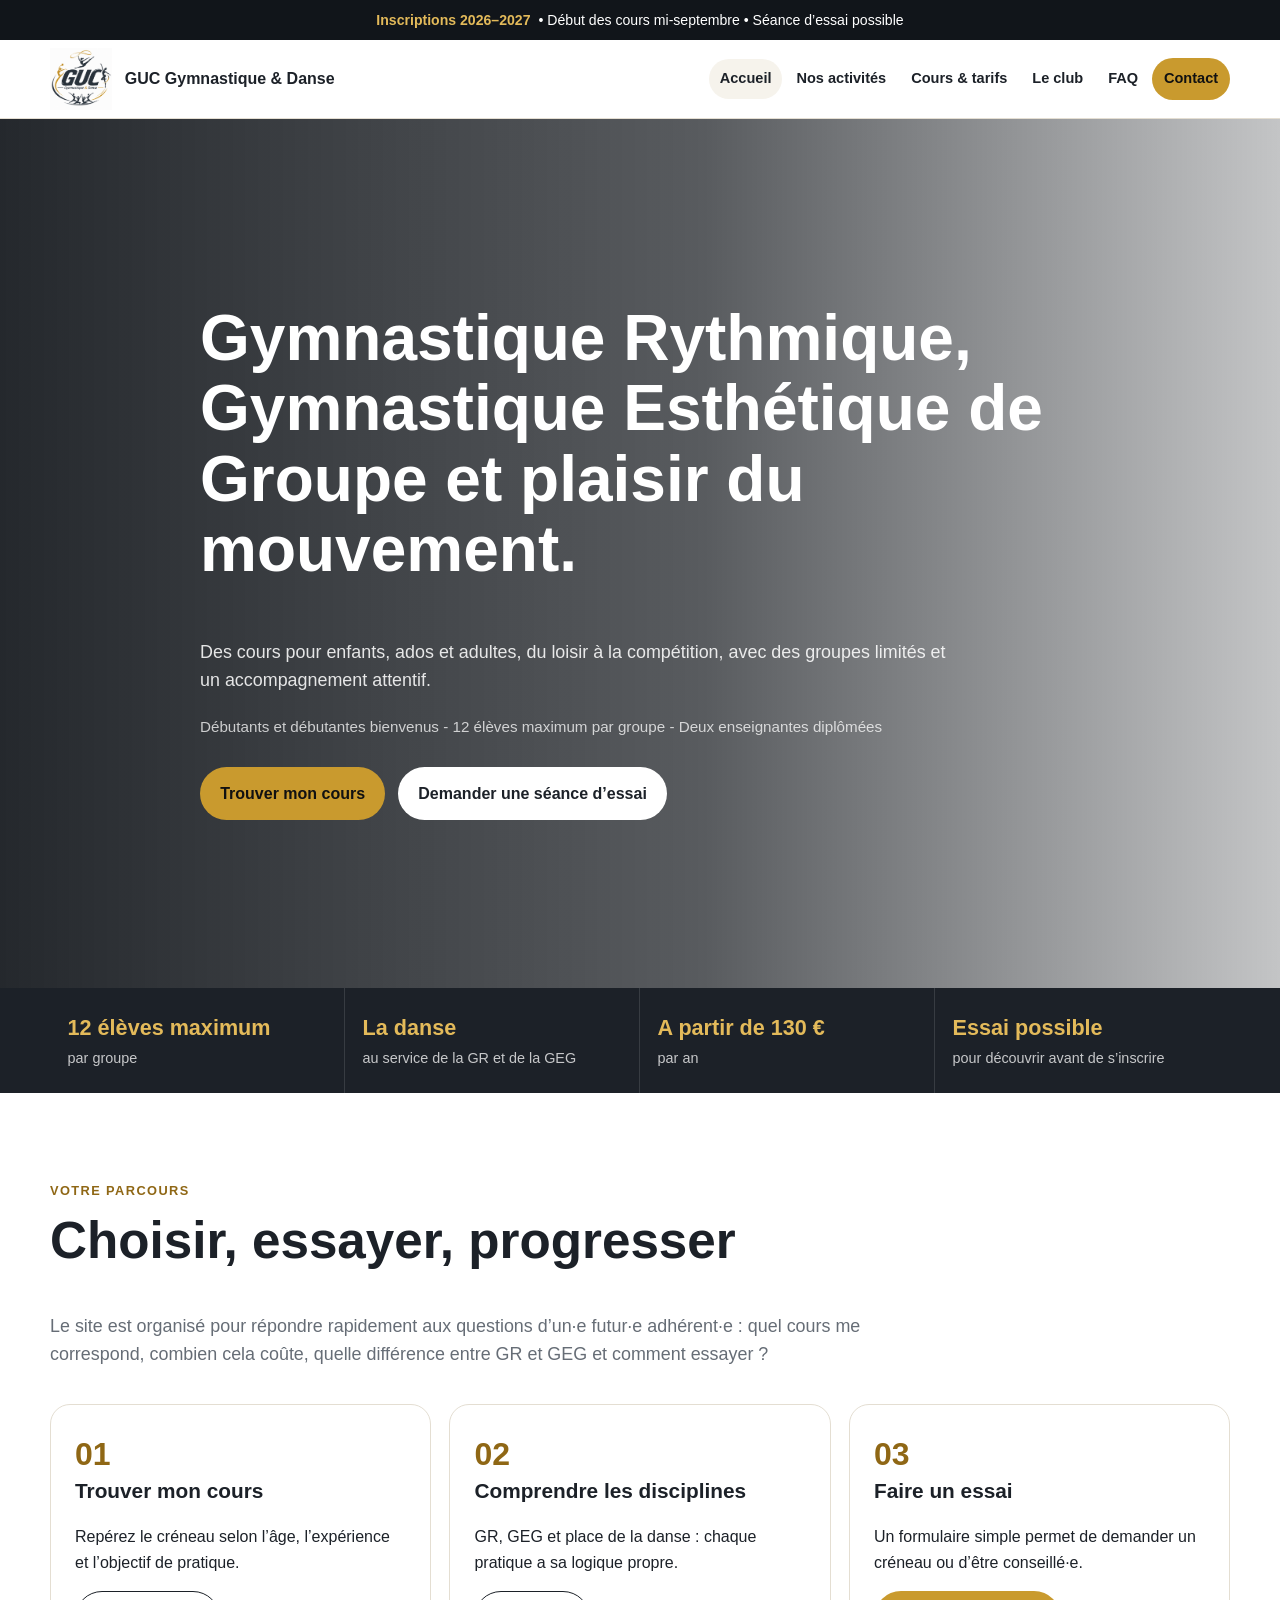
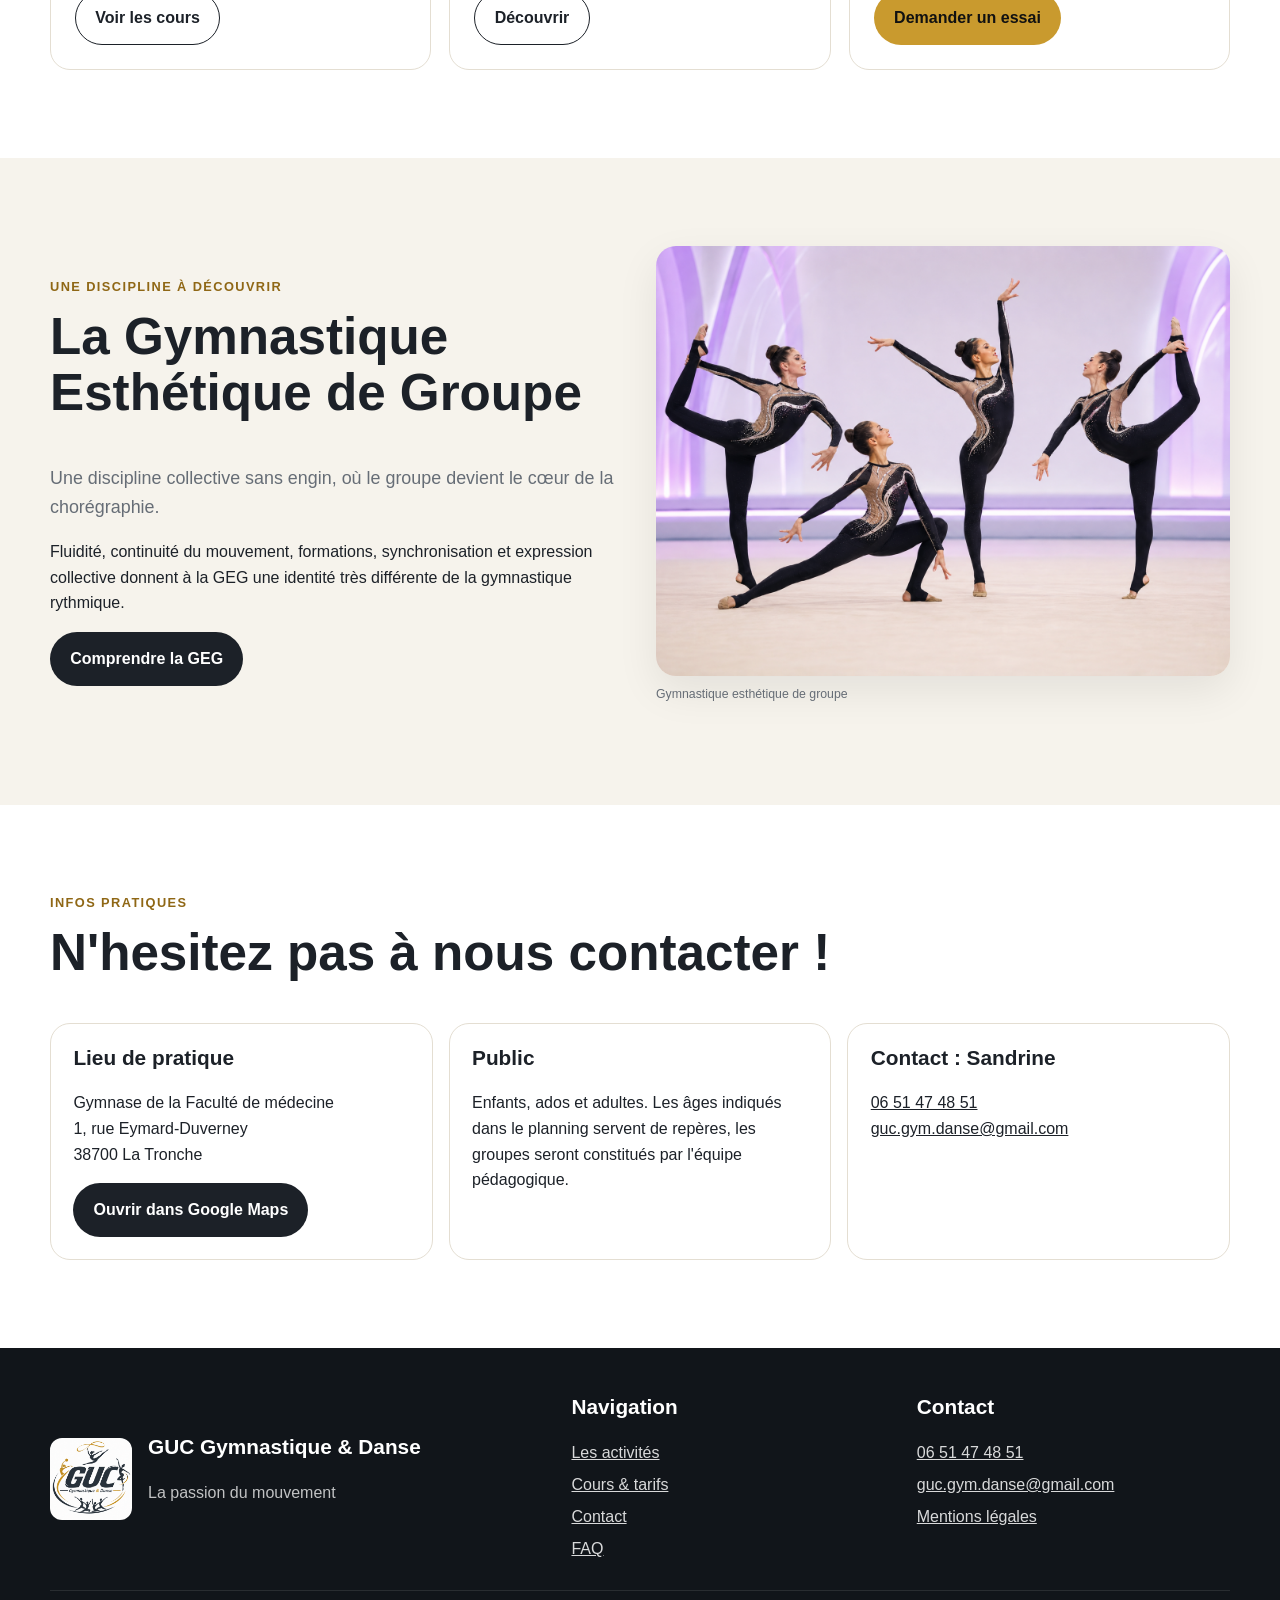
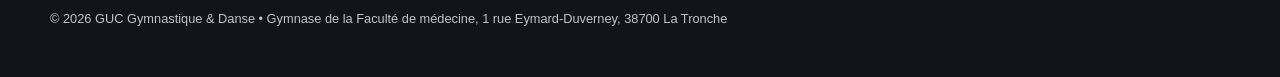
==== commit 06bf914a: "Add files via upload" ====
--- a/index.html
+++ b/index.html
@@ -20,7 +20,7 @@
     </a>
     <button class="menu-toggle" type="button" aria-expanded="false" aria-label="Ouvrir le menu">Menu</button>
     <nav class="main-nav" aria-label="Navigation principale">
-      <a href="index.html" aria-current="page">Accueil</a><a href="activites.html">Les activités</a><a href="cours-tarifs.html">Cours & tarifs</a><a href="club.html">Le club</a><a href="faq.html">FAQ</a><a class="btn btn-primary" href="inscription.html">Contact</a>
+      <a href="index.html" aria-current="page">Accueil</a><a href="activites.html">Nos activités</a><a href="cours-tarifs.html">Cours & tarifs</a><a href="club.html">Le club</a><a href="faq.html">FAQ</a><a class="btn btn-primary" href="inscription.html">Contact</a>
     </nav>
   </div>
 </header>
@@ -31,7 +31,7 @@
   <div class="container hero-content">
     <h1>Gymnastique Rythmique, Gymnastique Esthétique de Groupe et plaisir du mouvement.</h1>
     <p class="lead">Des cours pour enfants, ados et adultes, du loisir à la compétition, avec des groupes limités et un accompagnement attentif.</p>
-    <p class="hero-note">Débutants et débutantes bienvenus - 12 élèves maximum par groupe - Deux éducatrices diplômées</p> 
+    <p class="hero-note">Débutants et débutantes bienvenus - 12 élèves maximum par groupe - Deux enseignantes diplômées</p> 
     <div class="hero-actions">
       <a class="btn btn-primary" href="cours-tarifs.html">Trouver mon cours</a>
       <a class="btn btn-light" href="inscription.html">Demander une séance d’essai</a>
@@ -54,7 +54,7 @@
     <div class="section-head">
       <p class="kicker">Votre parcours</p>
       <h2>Choisir, essayer, progresser</h2>
-      <p class="lead">Le site est organisé pour répondre rapidement aux questions d’un·e futur·e adhérent·e : quel cours me correspond, combien cela coûte, quelle différence entre GR et GEG, et comment essayer ?</p>
+      <p class="lead">Le site est organisé pour répondre rapidement aux questions d’un·e futur·e adhérent·e : quel cours me correspond, combien cela coûte, quelle différence entre GR et GEG et comment essayer ?</p>
     </div>
     <div class="grid-3">
       <article class="feature"><div class="big">01</div><h3>Trouver mon cours</h3><p>Repérez le créneau selon l’âge, l’expérience et l’objectif de pratique.</p><a class="btn btn-outline" href="cours-tarifs.html">Voir les cours</a></article>
@@ -68,7 +68,7 @@
   <div class="container split">
     <div>
       <p class="kicker">Une discipline à découvrir</p>
-      <h2>La gymnastique esthétique de groupe</h2>
+      <h2>La Gymnastique Esthétique de Groupe</h2>
       <p class="lead">Une discipline collective sans engin, où le groupe devient le cœur de la chorégraphie.</p>
       <p>Fluidité, continuité du mouvement, formations, synchronisation et expression collective donnent à la GEG une identité très différente de la gymnastique rythmique.</p>
       <a class="btn btn-dark" href="activites.html#geg">Comprendre la GEG</a>
@@ -84,7 +84,7 @@
   <div class="container">
     <div class="section-head">
       <p class="kicker">Infos pratiques</p>
-      <h2>À La Tronche, au cœur du campus santé</h2>
+      <h2>N'hesitez pas à nous contacter !</h2>
     </div>
     <div class="info-grid">
       <div class="info-card"><h3>Lieu de pratique</h3><p>Gymnase de la Faculté de médecine<br>1, rue Eymard-Duverney<br>38700 La Tronche</p><a class="btn btn-dark" href="https://www.google.com/maps/search/?api=1&query=1+rue+Eymard+Duverney+La+Tronche" target="_blank" rel="noopener">Ouvrir dans Google Maps</a></div>
@@ -129,4 +129,4 @@
 <script src="assets/js/main.js"></script>
 
 </body>
-</html>
+</html>
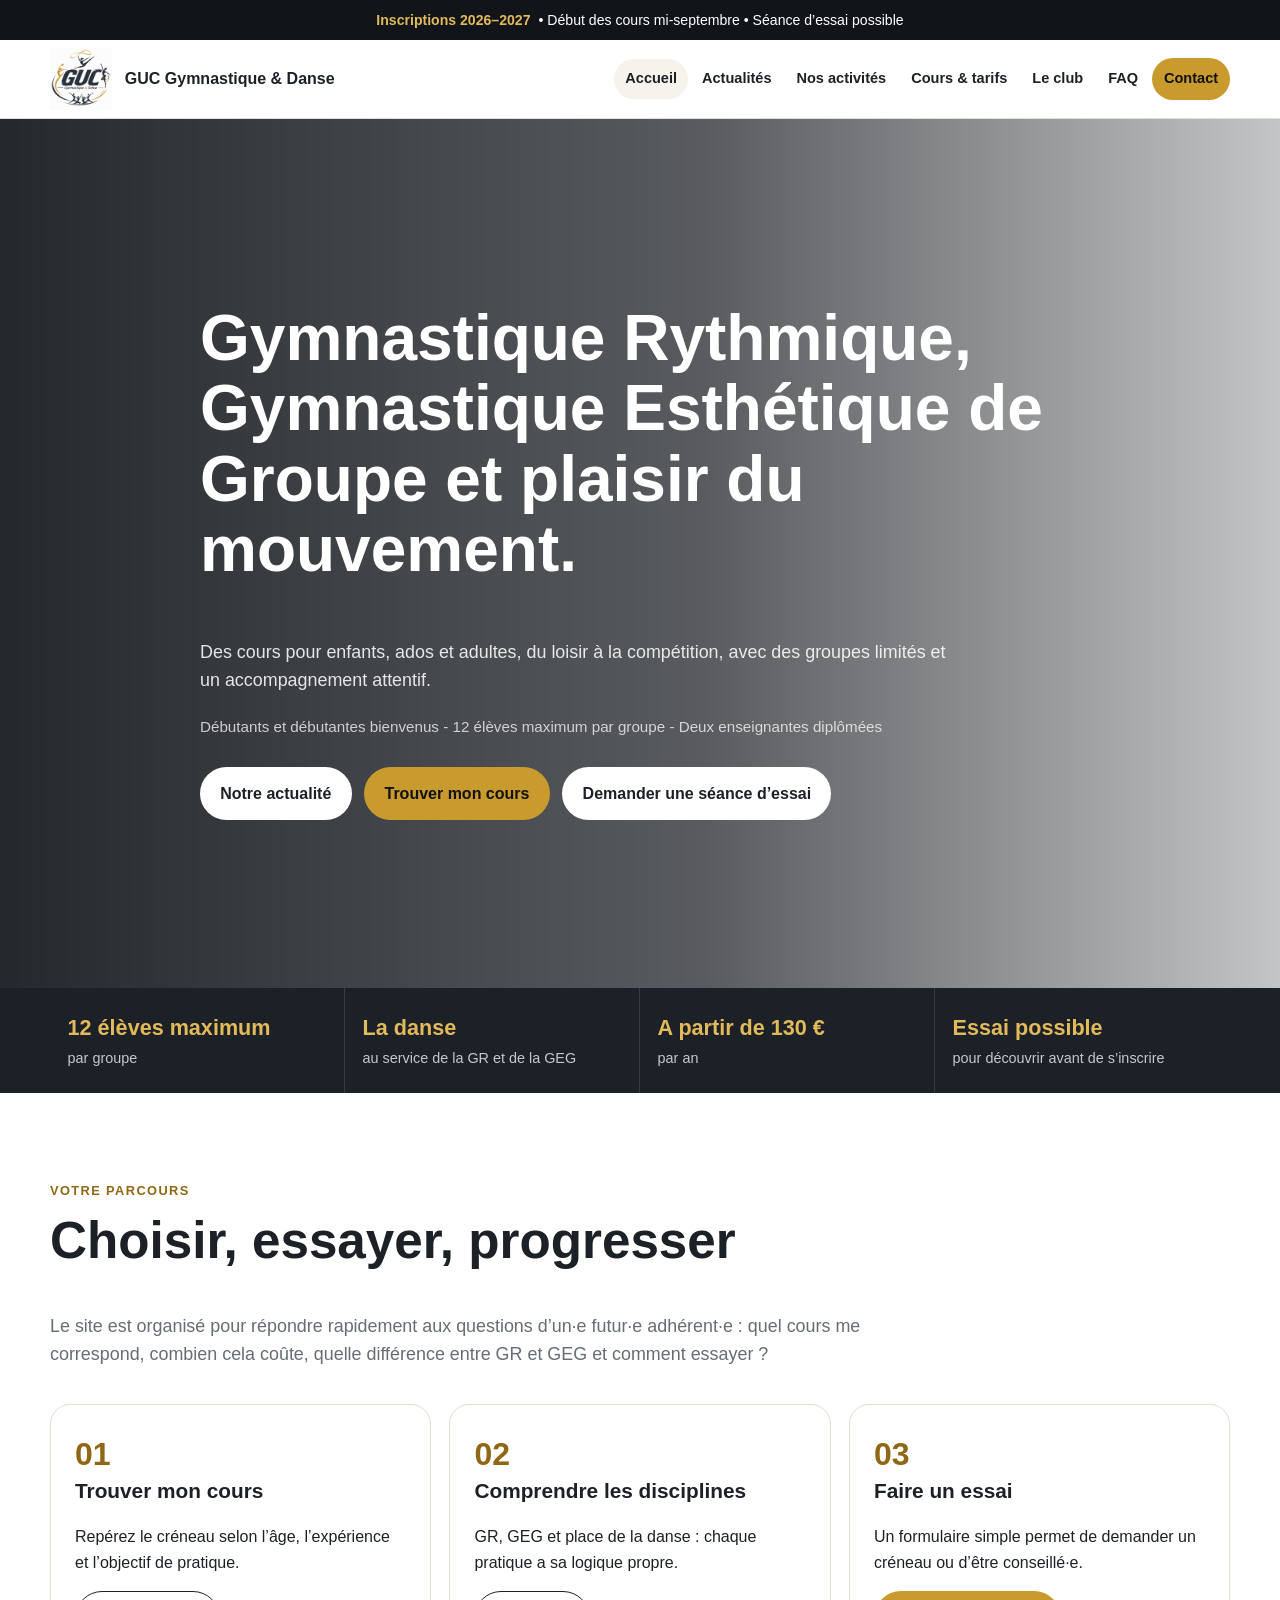
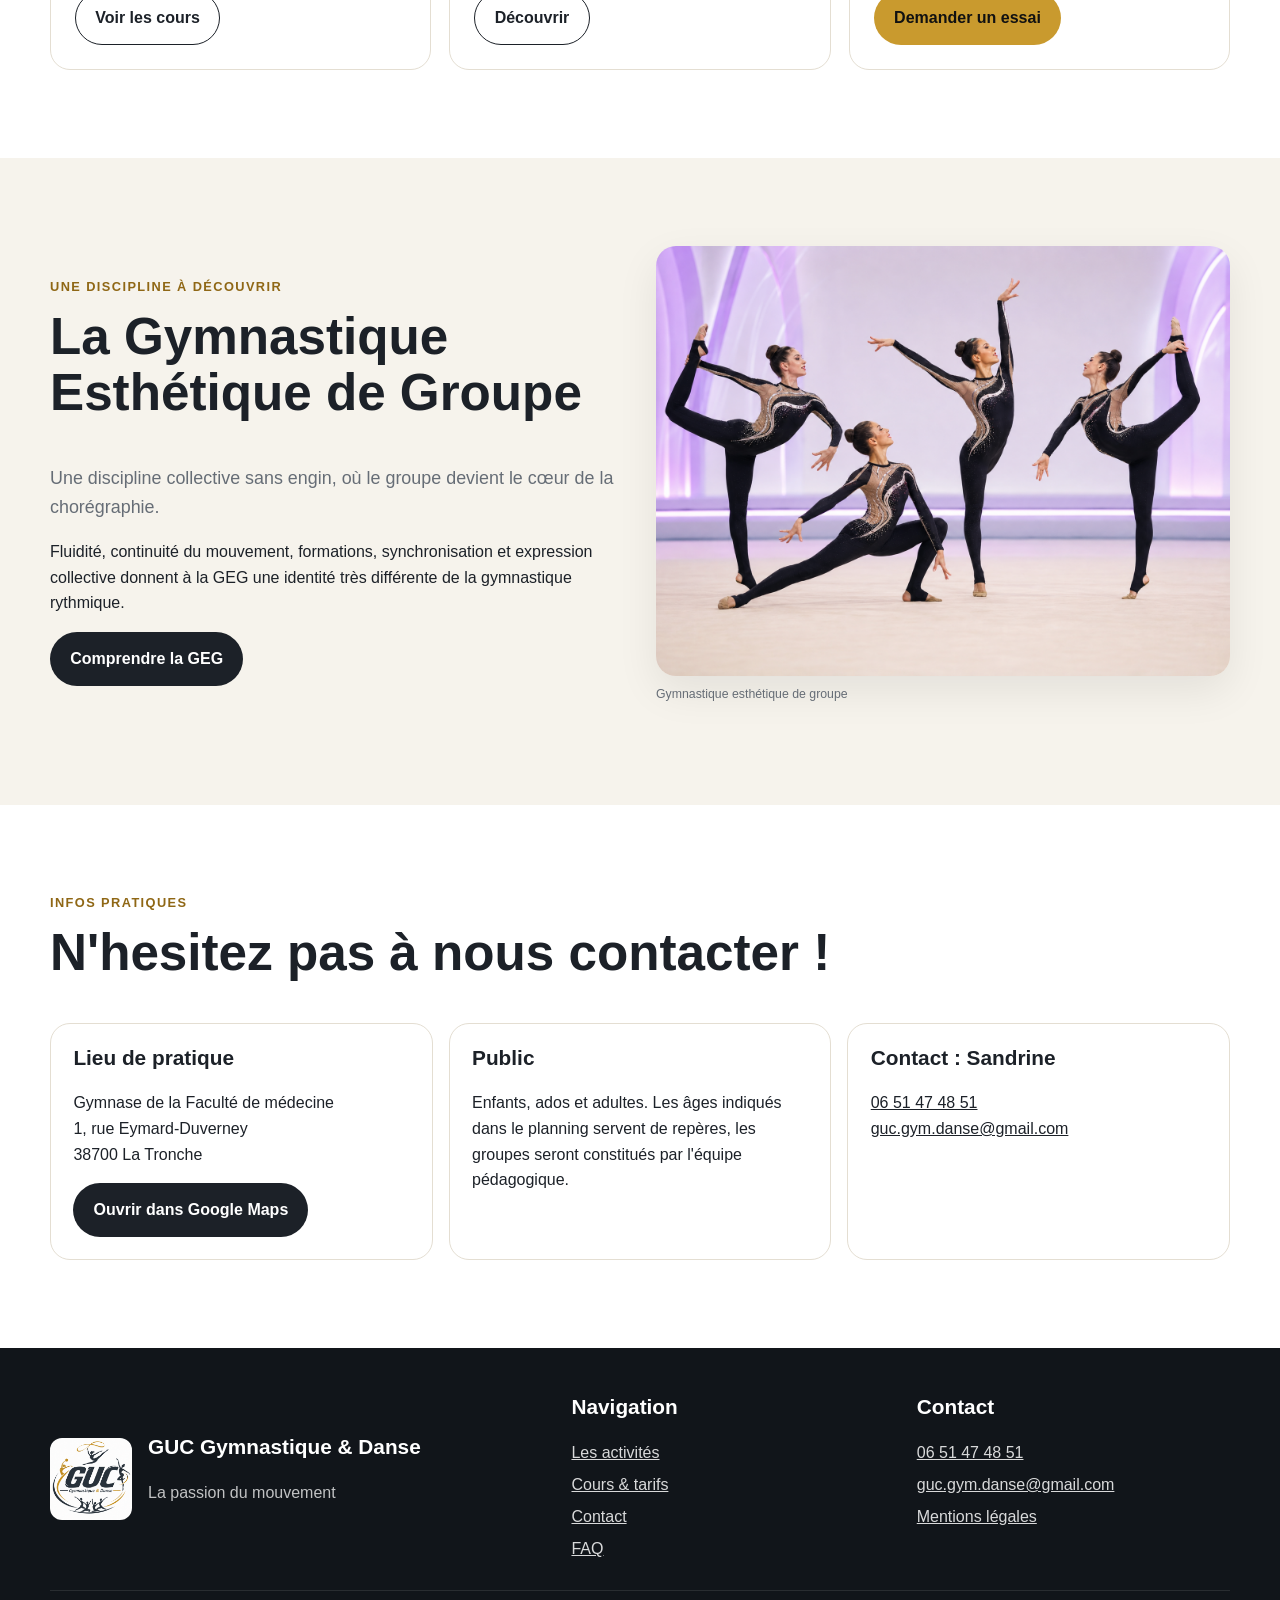
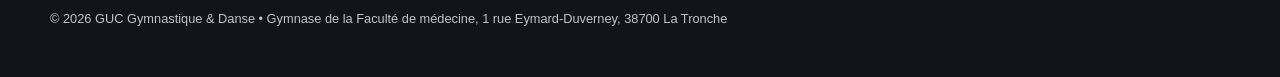
==== commit 243bd726: "Update navigation links and add news section" ====
--- a/index.html
+++ b/index.html
@@ -20,7 +20,7 @@
     </a>
     <button class="menu-toggle" type="button" aria-expanded="false" aria-label="Ouvrir le menu">Menu</button>
     <nav class="main-nav" aria-label="Navigation principale">
-      <a href="index.html" aria-current="page">Accueil</a><a href="activites.html">Nos activités</a><a href="cours-tarifs.html">Cours & tarifs</a><a href="club.html">Le club</a><a href="faq.html">FAQ</a><a class="btn btn-primary" href="inscription.html">Contact</a>
+      <a href="index.html" aria-current="page">Accueil</a><a href="news.html">Actualités</a><a href="activites.html">Nos activités</a><a href="cours-tarifs.html">Cours & tarifs</a><a href="club.html">Le club</a><a href="faq.html">FAQ</a><a class="btn btn-primary" href="inscription.html">Contact</a>
     </nav>
   </div>
 </header>
@@ -33,6 +33,7 @@
     <p class="lead">Des cours pour enfants, ados et adultes, du loisir à la compétition, avec des groupes limités et un accompagnement attentif.</p>
     <p class="hero-note">Débutants et débutantes bienvenus - 12 élèves maximum par groupe - Deux enseignantes diplômées</p> 
     <div class="hero-actions">
+      <a class="btn btn-light" href="news.html">Notre actualité</a>
       <a class="btn btn-primary" href="cours-tarifs.html">Trouver mon cours</a>
       <a class="btn btn-light" href="inscription.html">Demander une séance d’essai</a>
     </div>
@@ -129,4 +130,4 @@
 <script src="assets/js/main.js"></script>
 
 </body>
-</html>+</html>
